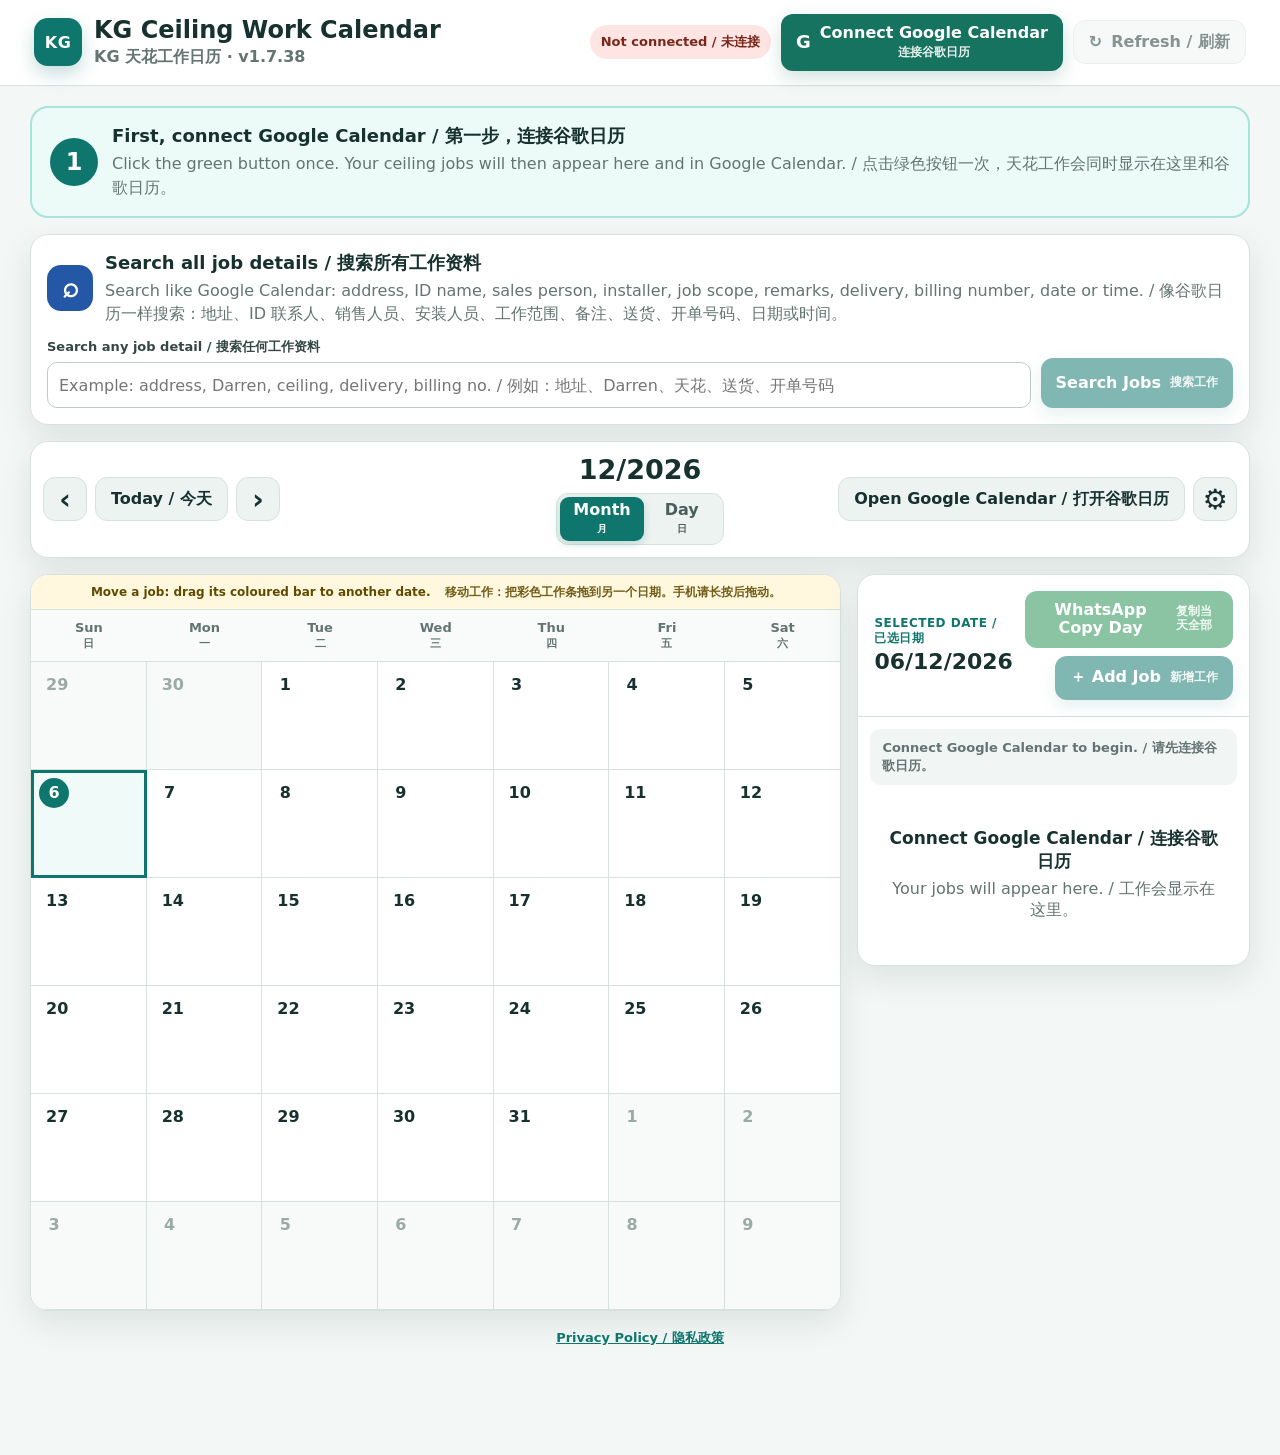
==== index.html @ cab63b44 "Add files via upload" ====
<!doctype html>
<html lang="en-GB">
<head>
  <meta charset="utf-8">
  <meta name="viewport" content="width=device-width, initial-scale=1, viewport-fit=cover">
  <meta name="theme-color" content="#0f766e">
  <meta name="description" content="Simple bilingual ceiling work planner synced with Google Calendar.">
  <title>KG Ceiling Work Calendar / KG 天花工作日历</title>
  <link rel="manifest" href="manifest.webmanifest">
  <link rel="icon" href="icons/icon-192.png">
  <link rel="apple-touch-icon" href="icons/icon-192.png">
  <link rel="stylesheet" href="styles.css?v=1.7.38">
</head>
<body>
  <noscript>
    <div class="noscript">JavaScript is required / 必须开启 JavaScript</div>
  </noscript>

  <header class="topbar">
    <div class="brand">
      <div class="brandMark" aria-hidden="true">KG</div>
      <div>
        <h1>KG Ceiling Work Calendar</h1>
        <p>KG 天花工作日历 · v1.7.38</p>
      </div>
    </div>

    <div class="topActions">
      <span id="connectionBadge" class="statusBadge statusOff">Not connected / 未连接</span>
      <button id="connectBtn" class="btn btnGoogle" type="button">
        <span class="btnIcon" aria-hidden="true">G</span>
        <span>Connect Google Calendar<br><small>连接谷歌日历</small></span>
      </button>
      <button id="refreshBtn" class="btn btnSecondary" type="button" disabled>
        ↻ <span>Refresh / 刷新</span>
      </button>
    </div>
  </header>

  <main class="appShell">
    <section id="welcomeCard" class="welcomeCard">
      <div class="welcomeIcon" aria-hidden="true">1</div>
      <div>
        <h2>First, connect Google Calendar / 第一步，连接谷歌日历</h2>
        <p>Click the green button once. Your ceiling jobs will then appear here and in Google Calendar. / 点击绿色按钮一次，天花工作会同时显示在这里和谷歌日历。</p>
      </div>
    </section>


    <section class="searchCard card" aria-label="Full job search / 全部工作搜索">
      <div class="searchIntro">
        <div class="searchIcon" aria-hidden="true">⌕</div>
        <div>
          <h2>Search all job details / 搜索所有工作资料</h2>
          <p>Search like Google Calendar: address, ID name, sales person, installer, job scope, remarks, delivery, billing number, date or time. / 像谷歌日历一样搜索：地址、ID 联系人、销售人员、安装人员、工作范围、备注、送货、开单号码、日期或时间。</p>
        </div>
      </div>
      <form id="addressSearchForm" class="addressSearchForm">
        <label class="field searchField">
          <span>Search any job detail / 搜索任何工作资料</span>
          <input id="addressSearchInput" type="search" autocomplete="off" placeholder="Example: address, Darren, ceiling, delivery, billing no. / 例如：地址、Darren、天花、送货、开单号码">
        </label>
        <button id="addressSearchBtn" class="btn btnPrimary" type="submit" disabled>
          Search Jobs<br><small>搜索工作</small>
        </button>
      </form>
    </section>

    <section class="toolbar card" aria-label="Calendar controls / 日历控制">
      <div class="toolbarGroup">
        <button id="prevMonthBtn" class="iconBtn" type="button" aria-label="Previous month / 上个月">‹</button>
        <button id="todayBtn" class="btn btnSecondary" type="button">Today / 今天</button>
        <button id="nextMonthBtn" class="iconBtn" type="button" aria-label="Next month / 下个月">›</button>
      </div>
      <div class="calendarHeading">
        <h2 id="monthTitle" class="monthTitle">Month / 月份</h2>
        <div class="viewSwitch" role="group" aria-label="Calendar view / 日历视图">
          <button id="monthViewBtn" class="viewSwitchBtn active" type="button" aria-pressed="true">Month<br><small>月</small></button>
          <button id="dayViewBtn" class="viewSwitchBtn" type="button" aria-pressed="false">Day<br><small>日</small></button>
        </div>
      </div>
      <div class="toolbarGroup toolbarRight">
        <button id="openGoogleBtn" class="btn btnSecondary" type="button">Open Google Calendar / 打开谷歌日历</button>
        <button id="settingsBtn" class="iconBtn" type="button" aria-label="Settings / 设置">⚙</button>
      </div>
    </section>

    <section class="mainGrid">
      <div class="calendarPanel card">
        <div id="monthViewPanel">
          <div class="dragHelp" role="note">
            <strong>Move a job: drag its coloured bar to another date.</strong>
            <span>移动工作：把彩色工作条拖到另一个日期。手机请长按后拖动。</span>
          </div>
          <div class="weekdayRow" aria-hidden="true">
            <div>Sun<br><small>日</small></div>
            <div>Mon<br><small>一</small></div>
            <div>Tue<br><small>二</small></div>
            <div>Wed<br><small>三</small></div>
            <div>Thu<br><small>四</small></div>
            <div>Fri<br><small>五</small></div>
            <div>Sat<br><small>六</small></div>
          </div>
          <div id="calendarGrid" class="calendarGrid" role="grid" aria-label="Work calendar / 工作日历"></div>
        </div>

        <div id="dayViewPanel" class="dayViewPanel" hidden aria-label="Day schedule / 当天时间表">
          <div class="dayViewGuide">
            <strong id="dayViewWeekday">Day / 日</strong>
            <span>Red jobs left. Right side: Orange → Green → Purple → other colours. Within each colour: Installer → Address. / 红色工作在左边；右边：橙色 → 绿色 → 紫色 → 其他颜色。同颜色按安装人员 → 地址。</span>
            <div class="dayViewTopActions">
              <button id="dayWhatsAppDayBtn" class="btn btnWhatsApp" type="button" disabled>
                WhatsApp Copy Day<br><small>复制当天全部</small>
              </button>
              <button id="dayAddJobBtn" class="btn btnPrimary" type="button" disabled>
                ＋ Add Job<br><small>新增工作</small>
              </button>
            </div>
          </div>
          <div class="allDayBand">
            <div class="allDayBandLabel">All day / 全天</div>
            <div id="dayAllDayEvents" class="allDayEvents"></div>
          </div>
          <div id="dayTimelineScroll" class="dayTimelineScroll">
            <div id="dayTimeline" class="dayTimeline" role="grid" aria-label="Work time schedule / 工作时间表"></div>
          </div>
        </div>
      </div>

      <aside class="dayPanel card">
        <div class="dayPanelHead">
          <div>
            <p class="eyebrow">Selected date / 已选日期</p>
            <h2 id="selectedDateTitle">Today / 今天</h2>
          </div>
          <div class="dayPanelActions">
            <button id="whatsAppDayBtn" class="btn btnWhatsApp" type="button" disabled>
              WhatsApp Copy Day<br><small>复制当天全部</small>
            </button>
            <button id="addJobBtn" class="btn btnPrimary" type="button" disabled>
              ＋ Add Job<br><small>新增工作</small>
            </button>
          </div>
        </div>

        <div id="syncMessage" class="syncMessage" role="status" aria-live="polite">
          Connect Google Calendar to begin. / 请先连接谷歌日历。
        </div>

        <div id="dayJobs" class="dayJobs"></div>
      </aside>
    </section>
    <footer style="text-align:center;padding:18px 8px;color:#637471;font-size:13px"><a href="privacy.html" style="color:#0f766e;font-weight:800">Privacy Policy / 隐私政策</a></footer>
  </main>

  <button id="floatingAddBtn" class="floatingAdd" type="button" disabled aria-label="Add job / 新增工作">＋</button>

  <div id="jobModal" class="modalBackdrop" hidden>
    <section class="modal" role="dialog" aria-modal="true" aria-labelledby="jobModalTitle">
      <header class="modalHead">
        <div>
          <p class="eyebrow">Ceiling job / 天花工作</p>
          <h2 id="jobModalTitle">Add Job / 新增工作</h2>
        </div>
        <button id="closeModalBtn" class="iconBtn" type="button" aria-label="Close / 关闭">×</button>
      </header>

      <form id="jobForm" class="modalForm">
        <div class="modalBody">
          <input id="eventId" type="hidden">
          <input id="continueGroupId" type="hidden">

          <div class="formSection importantSection">
            <label class="field fullField">
              <span>Work address or job name / 工作地址或工作名称 <b>*</b></span>
              <input id="addressInput" type="text" required autocomplete="street-address" placeholder="Example: address, Darren, ceiling, delivery, billing no. / 例如：地址、Darren、天花、送货、开单号码">
            </label>
          </div>

          <div class="formSection">
            <h3>1. Date and time / 日期和时间</h3>
            <div class="formGrid formGrid4">
              <label class="field">
                <span>Start date / 开始日期</span>
                <input id="dateInput" type="date" lang="en-GB" required>
              </label>
              <label class="field">
                <span>End date / 结束日期</span>
                <input id="endDateInput" type="date" lang="en-GB" required>
              </label>
              <label class="field timeField">
                <span>Start time / 开始时间</span>
                <input id="startTimeInput" type="time" value="08:00">
              </label>
              <label class="field timeField">
                <span>End time / 结束时间</span>
                <input id="endTimeInput" type="time" value="10:00">
              </label>
            </div>
            <p class="helpText dateHelp">For a job lasting several days, choose both dates. Changing the start date keeps the same number of days. / 多日工作请选择开始和结束日期。更改开始日期时会保留相同天数。</p>
            <div class="dateOptionsRow">
              <label class="checkLine">
                <input id="allDayInput" type="checkbox" checked>
                <span>All-day job / 全天工作</span>
              </label>
              <label class="checkLine continueCheck">
                <input id="continueJobInput" type="checkbox">
                <span>Continue job / 继续工作</span>
              </label>
            </div>
            <div id="continuePeriodsWrap" class="continuePeriodsWrap" hidden>
              <div class="continuePeriodsHead">
                <div>
                  <strong>Work again after a pause / 暂停后继续工作</strong>
                  <p class="helpText">Example: work 1–5 Jul, pause, continue again from 9 Jul. Each period appears separately in Google Calendar but stays marked as the same continuing job. / 例如：7月1日至5日工作，暂停几天，7月9日继续。每个时段会分开显示在谷歌日历，但会标记为同一个继续工作。</p>
                </div>
                <button id="addContinuePeriodBtn" class="btn btnSecondary btnSmall" type="button">+ Add work period / 添加继续日期</button>
              </div>
              <div id="continuePeriodsList" class="continuePeriodsList"></div>
            </div>
          </div>

          <div class="formSection">
            <h3>2. Main details / 主要资料</h3>
            <div class="formGrid">
              <label class="field">
                <span>ID Name / ID 联系人姓名</span>
                <input id="contactInput" type="text" autocomplete="name" placeholder="ID Name / ID 联系人姓名">
              </label>
              <label class="field">
                <span>Lock number / 门锁号码</span>
                <input id="lockInput" type="text" inputmode="numeric" placeholder="Example: 1234 / 例如：1234">
              </label>
              <label class="field">
                <span>ID firm / ID 公司</span>
                <input id="idFirmInput" type="text" placeholder="Example: ABC Design Pte Ltd / 例如：ABC Design Pte Ltd">
              </label>
              <label class="field">
                <span>Sales Person / 销售人员</span>
                <input id="idNameInput" type="text" autocomplete="name" placeholder="Sales Person / 销售人员">
              </label>
            </div>
          </div>

          <div class="formSection amendSection">
            <h3>3. Job Scope / 工作范围</h3>
            <label class="field fullField">
              <span>Installer name / 安装人员姓名</span>
              <input id="installerNameInput" type="text" autocomplete="name" placeholder="Installer name / 安装人员姓名">
            </label>
            <fieldset class="amendBox">
              <legend>Job Area / 工作区域</legend>
              <div class="amendChoices">
                <div class="amendChoiceRow">
                  <label class="checkLine"><input id="amendCeilingInput" type="checkbox"><span>Ceiling / 天花</span></label>
                  <textarea id="amendCeilingDetailInput" class="amendDetailInput" rows="3" placeholder="Manual detail / 手动填写详情"></textarea>
                </div>
                <div class="amendChoiceRow">
                  <label class="checkLine"><input id="amendPartitionInput" type="checkbox"><span>Partition / 隔墙</span></label>
                  <textarea id="amendPartitionDetailInput" class="amendDetailInput" rows="3" placeholder="Manual detail / 手动填写详情"></textarea>
                </div>
                <div class="amendChoiceRow">
                  <label class="checkLine"><input id="amendPelmetInput" type="checkbox"><span>Pelmet / Box Up / L Box / 窗帘盒 / 包箱 / L Box</span></label>
                  <textarea id="amendPelmetDetailInput" class="amendDetailInput" rows="3" placeholder="Manual detail / 手动填写详情"></textarea>
                </div>
                <div class="amendChoiceRow">
                  <label class="checkLine"><input id="amendTimberOtherInput" type="checkbox"><span>Add Timber Support / Other / 加木支撑 / 其他</span></label>
                  <textarea id="amendTimberOtherDetailInput" class="amendDetailInput" rows="3" placeholder="Manual detail / 手动填写详情"></textarea>
                </div>
              </div>
            </fieldset>
            <label class="field fullField">
              <span>Remark / 备注</span>
              <textarea id="amendRemarkInput" rows="4" placeholder="What needs to be amended? / 需要修改什么？"></textarea>
            </label>
          </div>

          <div class="formSection deliverySection">
            <h3>4. Deliver / 送货</h3>
            <p class="deliverySyncHint">Delivery and Clear Site are saved for this job only. Copies start blank. / 送货和清场只保存于此工作，复制工作时不会带过去。</p>
            <div id="sameAddressServiceHistory" class="sameAddressServiceHistory" hidden aria-live="polite"></div>
            <div id="deliveryRows" class="deliveryRows">
              <div class="deliveryRow" data-delivery-row>
                <div class="deliveryRowHead">
                  <strong data-delivery-title>Delivery 1 / 送货 1</strong>
                </div>

                <div class="deliveryStatusChecks deliveryStatusChecksFirst">
                  <label class="checkLine deliveryMaterialFormCheck">
                    <input id="deliveryMaterialInput" data-delivery-material type="checkbox">
                    <span>Material / 料单</span>
                  </label>
                  <label class="checkLine deliverySentFormCheck">
                    <input id="deliverySentInput" data-delivery-sent type="checkbox">
                    <span>Delivery Sent / 已送货</span>
                  </label>
                </div>

                <div class="deliveryActionGrid">
                  <label class="field">
                    <span>Date / 日期</span>
                    <input id="deliveryDateInput" data-delivery-date type="date" lang="en-GB">
                  </label>
                  <label class="field">
                    <span>Vehicle / 车辆</span>
                    <select id="deliveryVehicleInput" data-delivery-vehicle></select>
                    <input data-delivery-vehicle-other class="vehicleOtherInput" type="text" placeholder="Enter vehicle number / 输入车牌号码" hidden>
                  </label>
                </div>

                <div class="clearSiteBlock">
                  <label class="checkLine clearSiteFormCheck">
                    <input id="clearSiteInput" data-clear-site type="checkbox">
                    <span>Clear Site / 清场</span>
                  </label>
                  <div class="deliveryActionGrid">
                    <label class="field">
                      <span>Date / 日期</span>
                      <input id="clearSiteDateInput" data-clear-site-date type="date" lang="en-GB">
                    </label>
                    <label class="field">
                      <span>Vehicle / 车辆</span>
                      <select id="clearSiteVehicleInput" data-clear-site-vehicle></select>
                      <input data-clear-site-vehicle-other class="vehicleOtherInput" type="text" placeholder="Enter vehicle number / 输入车牌号码" hidden>
                    </label>
                  </div>
                </div>

                <input id="deliveryMaterialsInput" data-delivery-materials type="hidden">
                <input id="deliveryRemarkInput" data-delivery-remark type="hidden">
              </div>
            </div>
            <button id="addDeliveryBtn" class="btn btnSecondary btnSmall addDeliveryBtn" type="button">＋ Add another delivery / 增加送货</button>
          </div>

          <div class="formSection billingSection">
            <h3>5. Billing / 开单</h3>
            <label class="field fullField">
              <span>Billing number / 开单号码</span>
              <input id="billingNumberInput" type="text" placeholder="Fill in billing number / 自己填写开单号码">
            </label>
          </div>

          <div class="formSection">
            <h3>6. Google Calendar colour / 谷歌日历颜色</h3>
            <div id="colourPicker" class="colourPicker" role="radiogroup" aria-label="Choose job colour / 选择工作颜色"></div>
          </div>
        </div>

        <footer class="modalFoot">
          <button id="deleteJobBtn" class="btn btnDanger" type="button" hidden>Delete / 删除</button>
          <div class="modalFootRight">
            <button id="cancelBtn" class="btn btnSecondary" type="button">Cancel / 取消</button>
            <button id="saveJobBtn" class="btn btnPrimary btnSave" type="submit">
              Save to Google Calendar<br><small>保存到谷歌日历</small>
            </button>
          </div>
        </footer>
      </form>
    </section>
  </div>


  <div id="searchModal" class="modalBackdrop" hidden>
    <section class="modal historyModal" role="dialog" aria-modal="true" aria-labelledby="searchModalTitle">
      <header class="modalHead">
        <div>
          <p class="eyebrow">Site records / 工地记录</p>
          <h2 id="searchModalTitle">Job Search / 工作搜索</h2>
        </div>
        <button id="closeSearchBtn" class="iconBtn" type="button" aria-label="Close / 关闭">×</button>
      </header>
      <div class="modalBody historyBody">
        <form id="historySearchForm" class="historySearchBar">
          <label class="field searchField">
            <span>Search another address / 搜索其他地址</span>
            <input id="historySearchInput" type="search" autocomplete="off" placeholder="Type any job detail / 输入任何工作资料">
          </label>
          <button id="historySearchBtn" class="btn btnPrimary" type="submit">Search / 搜索</button>
        </form>
        <div id="historySearchStatus" class="historySearchStatus" role="status" aria-live="polite"></div>
        <div id="historySearchResults" class="historySearchResults"></div>
      </div>
      <footer class="modalFoot">
        <div></div>
        <button id="doneSearchBtn" class="btn btnPrimary" type="button">Done / 完成</button>
      </footer>
    </section>
  </div>


  <div id="copyDateModal" class="modalBackdrop copyDateBackdrop" hidden>
    <section class="modal smallModal copyDateModal" role="dialog" aria-modal="true" aria-labelledby="copyDateTitle">
      <header class="modalHead">
        <div>
          <p class="eyebrow">Copy searched job / 复制搜索工作</p>
          <h2 id="copyDateTitle">Choose Copy Date / 选择复制日期</h2>
        </div>
        <button id="closeCopyDateBtn" class="iconBtn" type="button" aria-label="Close / 关闭">×</button>
      </header>
      <div class="modalBody copyDateBody">
        <p class="helpText copyDateHelp">Choose the new start date. If the original work lasts more than one day, the same number of days will be kept automatically. / 选择新的开始日期。如果原工作超过一天，会自动保留相同工作天数。</p>
        <label class="field fullField">
          <span>Copy work to date / 复制工作到日期</span>
          <input id="copyDateInput" type="date" required>
        </label>
      </div>
      <footer class="modalFoot">
        <div></div>
        <div class="modalFootRight">
          <button id="cancelCopyDateBtn" class="btn btnSecondary" type="button">Cancel / 取消</button>
          <button id="confirmCopyDateBtn" class="btn btnPrimary" type="button">Continue Copy / 继续复制</button>
        </div>
      </footer>
    </section>
  </div>


  <div id="whatsAppPreviewModal" class="modalBackdrop" hidden>
    <section class="modal whatsappPreviewModal" role="dialog" aria-modal="true" aria-labelledby="whatsAppPreviewTitle">
      <header class="modalHead">
        <div>
          <p class="eyebrow">Copy message / 复制信息</p>
          <h2 id="whatsAppPreviewTitle">WhatsApp Preview / WhatsApp 预览</h2>
        </div>
        <button id="closeWhatsAppPreviewBtn" class="iconBtn" type="button" aria-label="Close / 关闭">×</button>
      </header>
      <div class="modalBody whatsappPreviewBody">
        <p class="helpText whatsappPreviewHelp">Edit anything below first. Then press Copy Text and paste it into WhatsApp yourself. / 先在下面修改内容，然后点击复制文字，再自己粘贴到 WhatsApp。</p>
        <label class="field fullField">
          <span>Message to copy / 要复制的信息</span>
          <textarea id="whatsAppPreviewText" class="whatsAppPreviewText" rows="18" spellcheck="false"></textarea>
        </label>
      </div>
      <footer class="modalFoot">
        <button id="clearWhatsAppPreviewBtn" class="btn btnSecondary" type="button">Clear / 清空</button>
        <div class="modalFootRight">
          <button id="cancelWhatsAppPreviewBtn" class="btn btnSecondary" type="button">Close / 关闭</button>
          <button id="copyWhatsAppPreviewBtn" class="btn btnWhatsApp" type="button">Copy Text / 复制文字</button>
        </div>
      </footer>
    </section>
  </div>

  <div id="settingsModal" class="modalBackdrop" hidden>
    <section class="modal smallModal" role="dialog" aria-modal="true" aria-labelledby="settingsTitle">
      <header class="modalHead">
        <div>
          <p class="eyebrow">Simple settings / 简单设置</p>
          <h2 id="settingsTitle">Settings / 设置</h2>
        </div>
        <button id="closeSettingsBtn" class="iconBtn" type="button" aria-label="Close / 关闭">×</button>
      </header>
      <div class="modalBody settingsBody">
        <div class="formSection">
          <h3>Calendar / 日历</h3>
          <p>This app uses the shared KG Work Google Calendar. / 此应用使用共享的 KG Work 谷歌日历。</p>
          <p class="monoText" id="calendarIdText">KG Work</p>
        </div>
        <div class="formSection">
          <h3>Automatic sync / 自动同步</h3>
          <p>The app refreshes every 60 seconds and whenever you return to the page. / 应用每 60 秒刷新一次，并在您回到页面时刷新。</p>
        </div>
        <div class="formSection">
          <h3>Reset app cache / 重置应用缓存</h3>
          <p>Use this only if an old version is still showing. / 只有旧版本仍显示时才使用。</p>
          <button id="resetCacheBtn" class="btn btnDanger" type="button">Reset Cache / 重置缓存</button>
        </div>
      </div>
      <footer class="modalFoot">
        <div></div>
        <button id="doneSettingsBtn" class="btn btnPrimary" type="button">Done / 完成</button>
      </footer>
    </section>
  </div>

  <div id="toast" class="toast" role="status" aria-live="polite" hidden></div>

  <script src="config.js?v=1.7.38"></script>
  <script src="https://accounts.google.com/gsi/client" async defer></script>
  <script src="app.js?v=1.7.38" defer></script>
</body>
</html>
---- styles.css ----
:root {
  --bg: #f3f7f6;
  --card: #ffffff;
  --text: #17312e;
  --muted: #637471;
  --border: #d7e2df;
  --primary: #0f766e;
  --primary-dark: #0b5d57;
  --primary-soft: #dff4f1;
  --danger: #b42318;
  --danger-soft: #fee4e2;
  --shadow: 0 12px 32px rgba(27, 57, 52, 0.10);
  --radius: 18px;
  --safe-bottom: env(safe-area-inset-bottom, 0px);
}

* { box-sizing: border-box; }
html { min-height: 100%; background: var(--bg); }
body {
  margin: 0;
  min-height: 100vh;
  font-family: Inter, ui-sans-serif, system-ui, -apple-system, BlinkMacSystemFont, "Segoe UI", "Microsoft YaHei", "PingFang SC", Arial, sans-serif;
  color: var(--text);
  background: var(--bg);
}
button, input, textarea { font: inherit; }
button { cursor: pointer; }
button:disabled { cursor: not-allowed; opacity: .52; }

.noscript { padding: 16px; text-align: center; background: #fff1f0; color: var(--danger); font-weight: 800; }

.topbar {
  position: sticky;
  top: 0;
  z-index: 30;
  display: flex;
  align-items: center;
  justify-content: space-between;
  gap: 18px;
  padding: 14px clamp(14px, 3vw, 34px);
  background: rgba(255, 255, 255, .96);
  border-bottom: 1px solid var(--border);
  backdrop-filter: blur(12px);
}
.brand { display: flex; align-items: center; gap: 12px; min-width: 0; }
.brandMark {
  display: grid;
  place-items: center;
  width: 48px;
  height: 48px;
  flex: 0 0 auto;
  border-radius: 14px;
  color: #fff;
  background: var(--primary);
  font-weight: 900;
  letter-spacing: .5px;
  box-shadow: 0 8px 18px rgba(15, 118, 110, .24);
}
.brand h1 { margin: 0; font-size: clamp(17px, 2vw, 24px); line-height: 1.1; }
.brand p { margin: 3px 0 0; color: var(--muted); font-weight: 700; }
.topActions { display: flex; align-items: center; justify-content: flex-end; gap: 10px; flex-wrap: wrap; }

.btn, .iconBtn {
  border: 0;
  border-radius: 12px;
  min-height: 44px;
  font-weight: 800;
  transition: transform .12s ease, box-shadow .12s ease, background .12s ease;
}
.btn:active, .iconBtn:active { transform: translateY(1px); }
.btn { display: inline-flex; align-items: center; justify-content: center; gap: 9px; padding: 10px 15px; line-height: 1.15; text-align: center; }
.btn small { font-size: 12px; font-weight: 700; opacity: .9; }
.btnPrimary { color: #fff; background: var(--primary); box-shadow: 0 7px 18px rgba(15, 118, 110, .20); }
.btnPrimary:hover { background: var(--primary-dark); }
.btnSecondary { color: var(--text); background: #edf3f1; border: 1px solid var(--border); }
.btnGoogle { color: #fff; background: #16735f; box-shadow: 0 7px 18px rgba(22, 115, 95, .20); }
.btnGoogle:hover { background: #105e4d; }
.btnDanger { color: var(--danger); background: var(--danger-soft); border: 1px solid #f4b9b4; }
.btnIcon { font-size: 18px; }
.iconBtn { display: grid; place-items: center; width: 44px; padding: 0; background: #edf3f1; color: var(--text); border: 1px solid var(--border); font-size: 28px; }

.statusBadge { display: inline-flex; align-items: center; min-height: 34px; padding: 7px 11px; border-radius: 999px; font-size: 13px; font-weight: 900; white-space: nowrap; }
.statusOff { color: #7a271a; background: #fee4e2; }
.statusOn { color: #05603a; background: #d1fadf; }
.statusBusy { color: #7a2e0e; background: #ffead5; }

.appShell { width: min(1500px, 100%); margin: 0 auto; padding: 20px clamp(12px, 3vw, 30px) 90px; }
.card { background: var(--card); border: 1px solid var(--border); border-radius: var(--radius); box-shadow: var(--shadow); }
.welcomeCard { display: flex; align-items: center; gap: 14px; margin-bottom: 16px; padding: 16px 18px; border: 2px solid #a7e4dc; border-radius: var(--radius); background: #ecfbf8; }
.welcomeCard[hidden] { display: none; }
.welcomeIcon { display: grid; place-items: center; width: 48px; height: 48px; flex: 0 0 auto; border-radius: 50%; background: var(--primary); color: #fff; font-size: 24px; font-weight: 900; }
.welcomeCard h2 { margin: 0 0 4px; font-size: 18px; }
.welcomeCard p { margin: 0; color: var(--muted); line-height: 1.5; }


.searchCard { margin-bottom: 16px; padding: 16px; }
.searchIntro { display: flex; align-items: center; gap: 12px; margin-bottom: 13px; }
.searchIntro h2 { margin: 0 0 4px; font-size: 18px; }
.searchIntro p { margin: 0; color: var(--muted); line-height: 1.45; }
.searchIcon { display: grid; place-items: center; width: 46px; height: 46px; flex: 0 0 auto; border-radius: 14px; color: #fff; background: #2458a6; font-size: 28px; font-weight: 900; }
.addressSearchForm, .historySearchBar { display: grid; grid-template-columns: minmax(0, 1fr) auto; align-items: end; gap: 10px; }
.searchField input { min-height: 50px; font-size: 16px; }
.addressSearchForm .btn { min-width: 170px; min-height: 50px; }

.toolbar { display: grid; grid-template-columns: 1fr auto 1fr; align-items: center; gap: 14px; margin-bottom: 16px; padding: 12px; }
.toolbarGroup { display: flex; align-items: center; gap: 8px; }
.toolbarRight { justify-content: flex-end; }
.calendarHeading { display: grid; justify-items: center; gap: 8px; min-width: 220px; }
.monthTitle { margin: 0; text-align: center; font-size: clamp(18px, 2.3vw, 27px); }
.viewSwitch { display: inline-flex; padding: 3px; border: 1px solid var(--border); border-radius: 12px; background: #edf3f1; }
.viewSwitchBtn { min-width: 76px; min-height: 42px; padding: 5px 13px; border: 0; border-radius: 9px; background: transparent; color: #4b5f5a; font-family: inherit; font-weight: 900; line-height: 1.05; cursor: pointer; }
.viewSwitchBtn small { font-size: 10px; }
.viewSwitchBtn.active { color: #fff; background: var(--primary); box-shadow: 0 3px 9px rgba(15,118,110,.22); }

.mainGrid { display: grid; grid-template-columns: minmax(0, 1.55fr) minmax(330px, .75fr); gap: 16px; align-items: start; }
.calendarPanel { overflow: hidden; }
.dragHelp { display: flex; align-items: center; justify-content: center; gap: 8px 14px; flex-wrap: wrap; padding: 9px 12px; border-bottom: 1px solid var(--border); background: #fff8df; color: #5f4a00; font-size: 12px; line-height: 1.35; }
.dragHelp strong { font-weight: 900; }
.dragHelp span { color: #715d17; font-weight: 750; }
.weekdayRow { display: grid; grid-template-columns: repeat(7, 1fr); border-bottom: 1px solid var(--border); background: #f8fbfa; }
.weekdayRow > div { padding: 10px 4px; text-align: center; color: var(--muted); font-weight: 900; font-size: 13px; }
.calendarGrid { display: grid; grid-template-columns: repeat(7, minmax(0, 1fr)); grid-auto-rows: minmax(108px, auto); }
.dayCell {
  position: relative;
  min-width: 0;
  padding: 8px;
  border-right: 1px solid var(--border);
  border-bottom: 1px solid var(--border);
  background: #fff;
  text-align: left;
  overflow: hidden;
  cursor: pointer;
  user-select: none;
}
.dayCell.dragOver { outline: 4px dashed #0f766e; outline-offset: -5px; background: #dcfaf5; }
.dayCell:nth-child(7n) { border-right: 0; }
.dayCell:hover { background: #f7fbfa; }
.dayCell.outsideMonth { background: #f8faf9; color: #9aaba7; }
.dayCell.selected { outline: 3px solid var(--primary); outline-offset: -3px; background: #f0fbf9; }
.dayCell.today .dayNumber { background: var(--primary); color: white; }
.dayNumber { display: inline-grid; place-items: center; min-width: 30px; height: 30px; padding: 0 7px; border-radius: 999px; font-weight: 900; }
.eventStack { display: grid; gap: 4px; margin-top: 5px; }
.eventChip { display: block; width: 100%; padding: 5px 7px; border: 0; border-radius: 7px; color: #1d2523; font-family: inherit; font-size: 12px; font-weight: 850; line-height: 1.25; text-align: left; overflow: hidden; white-space: nowrap; text-overflow: ellipsis; cursor: grab; touch-action: none; }
.eventChip:active { cursor: grabbing; }
.eventChip.dragging { opacity: .42; transform: scale(.98); }


.dayViewPanel[hidden] { display: none; }
.dayViewGuide { display: flex; align-items: center; justify-content: space-between; gap: 12px; flex-wrap: wrap; padding: 11px 14px; border-bottom: 1px solid var(--border); background: #f8fbfa; }
.dayViewGuide strong { font-size: 17px; }
.dayViewGuide span { color: var(--muted); font-size: 12px; font-weight: 750; }
.allDayBand { display: grid; grid-template-columns: 72px minmax(0, 1fr); min-height: 54px; border-bottom: 1px solid var(--border); background: #fff; }
.allDayBandLabel { display: grid; place-content: center; padding: 8px 6px; border-right: 1px solid var(--border); color: var(--muted); font-size: 12px; font-weight: 900; text-align: center; line-height: 1.1; }
.allDayBandLabel small { font-size: 10px; }
.allDayEvents { display: grid; gap: 4px; padding: 7px 8px; }
.allDayEmpty { align-self: center; padding: 6px 8px; color: #899994; font-size: 12px; font-weight: 750; }
.dayAllDayChip { width: 100%; min-height: 28px; padding: 4px 8px; border: 0; border-radius: 6px; font-family: inherit; font-size: 12px; font-weight: 850; text-align: left; overflow: hidden; white-space: nowrap; text-overflow: ellipsis; cursor: pointer; }
.dayAllDayChip:disabled, .dayTimedEvent:disabled { cursor: default; opacity: 1; }
.dayTimelineScroll { position: relative; height: min(66vh, 690px); min-height: 430px; overflow-y: auto; overflow-x: hidden; background: #fff; scrollbar-gutter: stable; }
.dayTimeline { position: relative; min-width: 0; background: #fff; }
.dayHourRow { position: absolute; left: 0; right: 0; border-top: 1px solid #dbe5e2; pointer-events: none; }
.dayHourLabel { position: absolute; top: -8px; left: 0; width: 65px; padding-right: 7px; color: #687b76; background: #fff; font-size: 10px; font-weight: 800; text-align: right; line-height: 16px; }
.dayTimelineCanvas { position: absolute; top: 0; left: 72px; right: 8px; }
.dayTimelineCanvas::before { content: ""; position: absolute; inset: 0 auto 0 0; border-left: 1px solid #dbe5e2; }
.dayTimedEvent { --lane: 0; --lanes: 1; position: absolute; z-index: 2; left: calc((100% / var(--lanes)) * var(--lane) + 2px); width: calc((100% / var(--lanes)) - 4px); min-height: 32px; padding: 5px 7px; border: 1px solid rgba(255,255,255,.85); border-radius: 7px; box-shadow: 0 2px 6px rgba(24,56,50,.14); font-family: inherit; text-align: left; overflow: hidden; cursor: pointer; }
.dayTimedEvent:hover { z-index: 4; filter: brightness(.98); box-shadow: 0 5px 12px rgba(24,56,50,.22); }
.dayTimedAddress { display: block; font-size: 12px; font-weight: 900; line-height: 1.25; overflow: hidden; white-space: nowrap; text-overflow: ellipsis; }
.dayTimedTime { display: block; margin-top: 2px; font-size: 10px; font-weight: 800; line-height: 1.15; opacity: .95; }
.dayNowLine { position: absolute; z-index: 5; left: 0; right: 0; height: 2px; background: #e53935; pointer-events: none; }
.dayNowDot { position: absolute; left: -5px; top: -4px; width: 10px; height: 10px; border-radius: 50%; background: #e53935; }
.touchDragGhost { position: fixed; z-index: 500; width: min(240px, 65vw); pointer-events: none; opacity: .94; box-shadow: 0 12px 28px rgba(0,0,0,.28); transform: rotate(1.5deg); }
body.touchDragging { user-select: none; overscroll-behavior: none; }
.moreEvents { color: var(--muted); font-size: 11px; font-weight: 850; padding-left: 4px; }

.dayPanel { position: sticky; top: 93px; max-height: calc(100vh - 113px); display: flex; flex-direction: column; overflow: hidden; }
.dayPanelHead { display: flex; align-items: center; justify-content: space-between; gap: 12px; padding: 16px; border-bottom: 1px solid var(--border); }
.dayPanelHead h2 { margin: 2px 0 0; font-size: 22px; }
.eyebrow { margin: 0; color: var(--primary); font-size: 12px; font-weight: 900; letter-spacing: .04em; text-transform: uppercase; }
.syncMessage { margin: 12px 12px 0; padding: 10px 12px; border-radius: 10px; background: #f1f5f4; color: var(--muted); font-size: 13px; font-weight: 750; }
.syncMessage.error { color: #7a271a; background: #fee4e2; }
.dayJobs { min-height: 180px; padding: 12px; overflow-y: auto; }
.emptyState { padding: 30px 16px; text-align: center; color: var(--muted); }
.emptyState strong { display: block; margin-bottom: 6px; color: var(--text); font-size: 17px; }
.jobCard { display: grid; grid-template-columns: 8px minmax(0, 1fr); gap: 10px; margin-bottom: 10px; padding: 12px; border: 1px solid var(--border); border-radius: 14px; background: #fff; box-shadow: 0 4px 12px rgba(27, 57, 52, .06); }
.jobColour { border-radius: 999px; }
.jobInfo { min-width: 0; }
.jobInfo h3 { margin: 0 0 7px; font-size: 16px; line-height: 1.35; overflow-wrap: break-word; word-break: normal; }
.jobMeta { display: grid; gap: 5px; color: var(--muted); font-size: 13px; line-height: 1.45; }
.jobMeta span { display: block; min-width: 0; overflow-wrap: break-word; word-break: normal; }
.jobScope { margin: 9px 0 0; color: #435450; font-size: 13px; line-height: 1.55; white-space: pre-wrap; overflow-wrap: break-word; word-break: normal; }
.jobActions { grid-column: 2; display: flex; align-items: flex-start; flex-wrap: wrap; justify-content: flex-start; gap: 6px; padding-top: 3px; }
.jobCardAddressOnly .jobInfo h3 { margin-bottom: 0; font-size: 17px; line-height: 1.4; }
.jobCardAddressOnly .jobActions { padding-top: 8px; }

.dayPanelActions { display: flex; align-items: center; justify-content: flex-end; flex-wrap: wrap; gap: 8px; }
.btnWhatsApp { color: #fff; background: #1f8f4e; border-color: #1f8f4e; }
.btnWhatsApp:hover { background: #197943; border-color: #197943; }
.miniWhatsAppBtn { color: #126c38; background: #edfff4; border-color: #a7dfbd; }
.miniBtn { display: inline-flex; align-items: center; justify-content: center; gap: 5px; min-width: 54px; min-height: 42px; padding: 5px 8px; border: 1px solid var(--border); border-radius: 10px; background: #f4f7f6; font-family: inherit; font-size: 13px; font-weight: 850; line-height: 1.05; }
.miniBtn small { font-size: 10px; font-weight: 750; }
.miniDeleteBtn { color: #b42318; background: #fff1f0; border-color: #f7b4ad; }
.jobCardDeliverySent { background: #e8f6ff; border-color: #9fd5ef; box-shadow: 0 4px 12px rgba(35, 126, 168, .10); }
.jobCardDeliverySent .jobInfo h3 { color: #163f52; }

.floatingAdd { position: fixed; right: 20px; bottom: calc(20px + var(--safe-bottom)); z-index: 20; display: none; width: 64px; height: 64px; border: 0; border-radius: 50%; color: #fff; background: var(--primary); box-shadow: 0 12px 28px rgba(15, 118, 110, .38); font-size: 34px; }

.modalBackdrop { position: fixed; inset: 0; z-index: 100; display: grid; place-items: center; padding: 12px; background: rgba(17, 39, 35, .58); }
.modalBackdrop[hidden] { display: none; }
.modal { display: flex; flex-direction: column; width: min(860px, 100%); height: min(94dvh, 930px); overflow: hidden; border-radius: 20px; background: #fff; box-shadow: 0 24px 70px rgba(0, 0, 0, .28); }
.smallModal { width: min(620px, 100%); height: auto; max-height: 90dvh; }
.modalHead { flex: 0 0 auto; display: flex; align-items: center; justify-content: space-between; gap: 12px; padding: 15px 17px; border-bottom: 1px solid var(--border); background: #fff; }
.modalHead h2 { margin: 2px 0 0; font-size: 23px; }
.modalForm { min-height: 0; display: flex; flex: 1 1 auto; flex-direction: column; }
.modalBody { flex: 1 1 auto; min-height: 0; overflow-y: auto; overscroll-behavior: contain; padding: 16px; background: #f8fbfa; }
.modalFoot { flex: 0 0 auto; display: flex; align-items: center; justify-content: space-between; gap: 12px; padding: 12px 16px calc(12px + var(--safe-bottom)); border-top: 1px solid var(--border); background: #fff; box-shadow: 0 -8px 22px rgba(27, 57, 52, .08); }
.modalFootRight { display: flex; justify-content: flex-end; gap: 9px; }
.btnSave { min-width: 230px; }

.formSection { margin-bottom: 26px; padding: 15px; border: 1px solid var(--border); border-radius: 14px; background: #fff; }
.importantSection { border: 2px solid #8fd8cf; background: #f3fffd; }
.formSection h3 { margin: 0 0 12px; font-size: 17px; }
.formSection summary { cursor: pointer; font-weight: 900; font-size: 17px; }
.optionalSection[open] summary { margin-bottom: 12px; }
.formGrid { display: grid; grid-template-columns: repeat(2, minmax(0, 1fr)); gap: 12px; }
.formGrid3 { grid-template-columns: 1.15fr 1fr 1fr; }
.formGrid4 { grid-template-columns: 1.15fr 1.15fr 1fr 1fr; }
.dateHelp { margin: 9px 0 0; }
.dateOptionsRow { display: flex; flex-wrap: wrap; gap: 18px; align-items: center; }
.continueCheck { color: var(--primary); }
.continuePeriodsWrap { margin-top: 12px; padding: 12px; border: 1px dashed #8dbfb7; border-radius: 12px; background: #f3fbf9; }
.continuePeriodsHead { display: flex; align-items: flex-start; justify-content: space-between; gap: 12px; }
.continuePeriodsHead strong { display: block; font-size: 14px; }
.continuePeriodsList { display: grid; gap: 9px; margin-top: 10px; }
.continuePeriodRow { display: grid; grid-template-columns: minmax(0, 1fr) minmax(0, 1fr) auto; gap: 9px; align-items: end; padding: 10px; border: 1px solid #d7e7e3; border-radius: 10px; background: #fff; }
.continueRemoveBtn { min-height: 46px; }
.btnSmall { min-height: 38px; padding: 7px 10px; font-size: 12px; }
.field { display: grid; gap: 6px; min-width: 0; }
.field > span { font-size: 13px; font-weight: 850; color: #344744; }
.field b { color: var(--danger); }
.fullField { grid-column: 1 / -1; }
input[type="text"], input[type="search"], input[type="date"], input[type="time"], input[type="tel"], select, textarea {
  width: 100%;
  min-height: 46px;
  padding: 10px 11px;
  border: 1px solid #bdccc8;
  border-radius: 10px;
  color: var(--text);
  background: #fff;
  outline: none;
}
textarea { resize: vertical; line-height: 1.45; }
input:focus, select:focus, textarea:focus { border-color: var(--primary); box-shadow: 0 0 0 3px rgba(15, 118, 110, .14); }
.checkLine { display: inline-flex; align-items: center; gap: 9px; margin-top: 11px; font-weight: 800; }
.checkLine input { width: 21px; height: 21px; accent-color: var(--primary); }
.peopleGrid { display: grid; grid-template-columns: 1fr 1fr; gap: 12px; }
.peopleBox { min-width: 0; margin: 0; padding: 10px; border: 1px solid var(--border); border-radius: 12px; }
.peopleBox legend { padding: 0 6px; font-weight: 900; }
.checkList { display: grid; gap: 6px; max-height: 190px; overflow-y: auto; }
.personChoice { display: flex; align-items: flex-start; gap: 9px; padding: 8px; border-radius: 9px; background: #f5f8f7; font-size: 13px; font-weight: 750; }
.personChoice input { width: 19px; height: 19px; flex: 0 0 auto; accent-color: var(--primary); }
.assignmentWarning { display: block; color: var(--danger); font-size: 11px; font-weight: 900; margin-top: 2px; }
.helpText { margin: 9px 0 0; color: var(--muted); font-size: 12px; line-height: 1.45; }

.trackingSection { border-color: #b8d5cf; background: #fbfffe; }
.trackingGrid { display: grid; grid-template-columns: repeat(3, minmax(0, 1fr)); gap: 12px; }

.amendBox { min-width: 0; margin: 12px 0; padding: 12px; border: 1px solid var(--border); border-radius: 12px; background: #f8fbfa; }
.amendBox legend { padding: 0 6px; font-weight: 900; }
.amendChoices { display: grid; grid-template-columns: 1fr; gap: 14px; }
.amendChoiceRow { display: grid; grid-template-columns: 1fr; gap: 10px; align-items: start; padding: 14px; border-radius: 12px; background: #fff; border: 1px solid var(--border); }
.amendChoices .checkLine { display: grid; grid-template-columns: 28px minmax(0, 1fr); gap: 12px; width: 100%; margin-top: 0; padding: 0; border: 0; background: transparent; align-items: start; line-height: 1.35; }
.amendChoices .checkLine input { appearance: auto; box-sizing: border-box; width: 24px !important; min-width: 24px !important; max-width: 24px !important; height: 24px !important; min-height: 24px !important; max-height: 24px !important; margin: 0 !important; padding: 0 !important; align-self: start; accent-color: var(--primary); }
.amendChoices .checkLine span { min-width: 0; font-size: 16px; line-height: 1.4; overflow-wrap: normal; word-break: normal; }
.amendDetailInput { width: 100%; min-height: 105px !important; padding: 12px 13px !important; font-size: 15px; line-height: 1.5; resize: vertical; }
.deliverySection .fullField { grid-column: 1 / -1; }
.billingSection .field { max-width: 620px; }
.trackingBox { min-width: 0; margin: 0; padding: 12px; border: 1px solid var(--border); border-radius: 12px; background: #f8fbfa; }
.trackingBox legend { padding: 0 6px; font-weight: 900; }
.trackingBox .field { margin-top: 10px; }
.trackingCheck { display: flex; }
.statusTags { display: flex; flex-wrap: wrap; gap: 5px; margin-top: 8px; }
.statusTag { display: inline-flex; align-items: center; min-height: 25px; padding: 4px 8px; border-radius: 999px; background: #edf3f1; color: #3c504c; font-size: 11px; font-weight: 900; }
.statusTag.good { color: #05603a; background: #d1fadf; }
.statusTag.warn { color: #7a2e0e; background: #ffead5; }
.statusTag.bad { color: #8f1d14; background: #fee4e2; }
.statusTag.info { color: #124e78; background: #e1f1fb; }

.historyModal { width: min(1050px, 100%); }
.historyBody { display: grid; align-content: start; gap: 12px; }
.historySearchStatus { min-height: 22px; color: var(--muted); font-size: 13px; font-weight: 800; }
.historySearchStatus.error { color: var(--danger); }
.historySearchResults { display: grid; gap: 14px; }
.historyGroup { overflow: hidden; border: 1px solid var(--border); border-radius: 16px; background: #fff; }
.historyGroupHead { display: flex; align-items: flex-start; justify-content: space-between; gap: 12px; padding: 14px 15px; background: #eff9f7; border-bottom: 1px solid var(--border); }
.historyGroupHead h3 { margin: 0 0 4px; font-size: 18px; overflow-wrap: anywhere; }
.historyGroupHead p { margin: 0; color: var(--muted); font-size: 13px; font-weight: 750; }
.historySummaryGrid { display: grid; grid-template-columns: repeat(2, minmax(0, 1fr)); gap: 10px; padding: 13px; border-bottom: 1px solid var(--border); background: #fbfdfc; }
.historySummaryItem { min-width: 0; padding: 10px; border: 1px solid #e1e9e7; border-radius: 11px; background: #fff; }
.historySummaryItem strong { display: block; margin-bottom: 5px; font-size: 12px; color: var(--primary); }
.historySummaryItem span { display: block; color: #40534f; font-size: 13px; line-height: 1.45; overflow-wrap: anywhere; white-space: pre-wrap; }
.historyEventList { display: grid; }
.historyEventRow { display: grid; grid-template-columns: minmax(150px, .45fr) minmax(0, 1.55fr) auto; gap: 12px; align-items: center; padding: 12px 14px; border-bottom: 1px solid #e8eeec; }
.historyEventRow:last-child { border-bottom: 0; }
.historyEventDate { font-weight: 900; }
.historyEventDate small { display: block; margin-top: 3px; color: var(--muted); font-weight: 750; }
.historyEventDetails { min-width: 0; }
.historyEventDetails p { margin: 3px 0 0; color: var(--muted); font-size: 12px; line-height: 1.5; overflow-wrap: anywhere; white-space: pre-wrap; }
.historyEventActions { display: flex; flex-direction: column; gap: 8px; min-width: 110px; }
.historyEditBtn, .historyCopyBtn { width: 100%; min-width: 100px; }
.copyDateBackdrop { z-index: 130; }
.copyDateModal { width: min(520px, 100%); height: auto; max-height: 92dvh; }
.copyDateBody { display: grid; gap: 14px; }
.copyDateHelp { margin: 0; padding: 11px 12px; border-radius: 12px; background: #eef8f5; color: #315a53; font-weight: 700; line-height: 1.5; }
.historyEmpty { padding: 30px 18px; border: 1px dashed #b9c9c5; border-radius: 14px; background: #fff; text-align: center; color: var(--muted); }
.colourPicker { display: grid; grid-template-columns: repeat(5, minmax(0, 1fr)); gap: 9px; }
.colourChoice { position: relative; display: grid; place-items: center; gap: 5px; min-height: 70px; padding: 8px; border: 2px solid transparent; border-radius: 12px; background: #f5f8f7; font-size: 11px; font-weight: 900; text-align: center; }
.colourChoice input { position: absolute; opacity: 0; pointer-events: none; }
.colourChoice.selected { border-color: var(--text); box-shadow: 0 0 0 2px #fff inset; }
.colourDot { width: 32px; height: 32px; border-radius: 50%; border: 2px solid rgba(0,0,0,.12); }
.settingsBody { background: #f8fbfa; }
.monoText { padding: 9px 11px; border-radius: 9px; background: #edf3f1; font-family: ui-monospace, SFMono-Regular, Menlo, monospace; }

.toast { position: fixed; left: 50%; bottom: calc(24px + var(--safe-bottom)); z-index: 200; transform: translateX(-50%); max-width: min(520px, calc(100% - 24px)); padding: 12px 16px; border-radius: 999px; color: #fff; background: #17312e; box-shadow: var(--shadow); font-weight: 800; text-align: center; }
.toast.error { background: #8f1d14; }

@media (max-width: 980px) {
  .topbar { align-items: flex-start; }
  .statusBadge { display: none; }
  .toolbar { grid-template-columns: 1fr auto; }
  .calendarHeading { grid-column: 1 / -1; grid-row: 1; }
  .toolbarGroup { grid-row: 2; }
  .toolbarRight { grid-column: 2; }
  .mainGrid { grid-template-columns: 1fr; }
  .trackingGrid { grid-template-columns: 1fr 1fr; }
  .dayPanel { position: static; max-height: none; }
  .dayJobs { max-height: none; overflow: visible; }
}

@media (max-width: 700px) {
  .topbar { position: static; display: grid; padding: 11px 12px; }
  .brandMark { width: 42px; height: 42px; border-radius: 12px; }
  .brand h1 { font-size: 17px; }
  .brand p { font-size: 13px; }
  .topActions { display: grid; grid-template-columns: 1fr auto; width: 100%; }
  .btnGoogle { width: 100%; }
  .topActions .btnSecondary { padding-inline: 12px; }
  .topActions .btnSecondary span { display: none; }
  .appShell { padding: 12px 8px 94px; }
  .welcomeCard { align-items: flex-start; padding: 13px; }
  .welcomeIcon { width: 38px; height: 38px; font-size: 19px; }
  .welcomeCard h2 { font-size: 15px; }
  .welcomeCard p { font-size: 13px; }
  .searchCard { padding: 12px; }
  .searchIntro { align-items: flex-start; }
  .searchIntro h2 { font-size: 15px; }
  .searchIntro p { font-size: 13px; }
  .addressSearchForm, .historySearchBar { grid-template-columns: 1fr; }
  .addressSearchForm .btn, .historySearchBar .btn { width: 100%; }
  .toolbar { gap: 8px; padding: 9px; }
  .toolbarRight .btnSecondary { display: none; }
  .calendarHeading { width: 100%; min-width: 0; }
  .viewSwitch { width: 100%; max-width: 280px; }
  .viewSwitchBtn { flex: 1; min-width: 0; }
  .calendarPanel { border-radius: 14px; box-shadow: 0 5px 18px rgba(27,57,52,.08); }
  .dayViewGuide { align-items: flex-start; padding: 9px 10px; }
  .allDayBand { grid-template-columns: 58px minmax(0, 1fr); }
  .allDayBandLabel { font-size: 10px; }
  .dayTimelineScroll { height: 62vh; min-height: 400px; }
  .dayHourLabel { width: 51px; font-size: 9px; }
  .dayTimelineCanvas { left: 57px; right: 4px; }
  .dayTimedEvent { padding: 4px 5px; }
  .dayTimedAddress { font-size: 10px; }
  .dayTimedTime { font-size: 9px; }
  .dragHelp { justify-content: flex-start; padding: 7px 8px; font-size: 10px; }
  .weekdayRow > div { padding: 7px 2px; font-size: 10px; }
  .calendarGrid { grid-auto-rows: minmax(70px, auto); }
  .dayCell { padding: 4px; }
  .dayNumber { min-width: 25px; height: 25px; padding: 0 5px; font-size: 12px; }
  .eventChip { padding: 3px 4px; font-size: 9px; border-radius: 5px; }
  .moreEvents { font-size: 9px; }
  .dayPanelHead { align-items: flex-start; padding: 13px; }
  .dayPanelActions { width: 100%; justify-content: flex-end; }
  .dayPanelActions .btnWhatsApp { flex: 1; min-width: 140px; }
  .dayPanelHead .btnPrimary { display: none; }
  .floatingAdd { display: block; }
  .jobCard { grid-template-columns: 7px 1fr; }
  .jobActions { grid-column: 2; justify-content: flex-end; }
  .modalBackdrop { padding: 0; align-items: end; }
  .modal { width: 100%; height: 100dvh; max-height: 100dvh; border-radius: 0; }
  .smallModal { height: auto; max-height: 92dvh; border-radius: 20px 20px 0 0; }
  .modalHead { padding: 11px 12px; }
  .modalHead h2 { font-size: 19px; }
  .modalBody { padding: 10px; }
  .formSection { padding: 12px; }
  .formGrid, .formGrid3, .formGrid4, .peopleGrid { grid-template-columns: 1fr; }
  .continuePeriodsHead { display: grid; grid-template-columns: 1fr; }
  .continuePeriodsHead .btn { width: 100%; }
  .continuePeriodRow { grid-template-columns: 1fr; }
  .continueRemoveBtn { width: 100%; }
  .trackingGrid, .historySummaryGrid { grid-template-columns: 1fr; }
  .historyEventRow { grid-template-columns: 1fr; }
  .historyEventActions { width: 100%; flex-direction: row; }
  .historyEditBtn, .historyCopyBtn { flex: 1; width: auto; }

  .amendChoices { grid-template-columns: 1fr; }
  .amendChoiceRow { grid-template-columns: 1fr; }
  .colourPicker { grid-template-columns: repeat(2, minmax(0, 1fr)); }
  .modalFoot { align-items: stretch; padding: 9px 10px calc(9px + var(--safe-bottom)); }
  .modalFootRight { flex: 1; }
  .modalFootRight .btn { flex: 1; padding-inline: 10px; }
  .btnSave { min-width: 0; }
}

/* v1.6.5 editable WhatsApp copy preview */
.whatsappPreviewModal { width: min(760px, 100%); height: min(90dvh, 820px); }
.whatsappPreviewBody { display: flex; flex-direction: column; gap: 12px; }
.whatsappPreviewHelp { margin: 0; padding: 10px 12px; border-radius: 12px; background: #eef8f5; color: #315a53; font-weight: 700; line-height: 1.5; }
.whatsAppPreviewText { min-height: 430px; resize: vertical; white-space: pre-wrap; line-height: 1.55; font-family: inherit; font-size: 15px; }
@media (max-width: 720px) {
  .whatsappPreviewModal { height: 100dvh; max-height: 100dvh; }
  .whatsAppPreviewText { min-height: 55dvh; font-size: 16px; }
}

.deliverySentFormCheck { margin-top: 12px; padding: 12px 14px; border: 1px solid #cbdedb; border-radius: 12px; background: #f7fbfa; }
.deliverySentFormCheck input { width: 24px; height: 24px; flex: 0 0 24px; }
.deliverySentFormCheck span { font-weight: 800; }

/* v1.7.9 compact work-only Day view */
.dayViewGuide { padding: 12px 14px; }
.dayViewGuide strong { font-size: 19px; }
.allDayBand { display: block; min-height: 0; border-bottom: 1px solid var(--border); background: #fff; }
.allDayBandLabel { display: block; padding: 9px 12px; border-right: 0; border-bottom: 1px solid var(--border); color: #36524b; background: #f7faf9; font-size: 15px; text-align: left; }
.allDayBandLabel br { display: none; }
.allDayBandLabel small { margin-left: 5px; font-size: 12px; }
.allDayEvents { display: grid; gap: 7px; padding: 8px; }
.dayTimelineScroll { height: auto; min-height: 0; max-height: min(66vh, 720px); overflow-y: auto; overflow-x: hidden; background: #fff; }
.dayTimeline { position: static; min-width: 0; height: auto !important; padding: 8px; background: #fff; }
.dayTimeGroup { display: grid; gap: 7px; margin-bottom: 12px; }
.dayTimeGroup:last-child { margin-bottom: 0; }
.dayTimeGroupLabel { padding: 8px 10px; border-radius: 9px; background: #eef5f3; color: #173f38; font-size: 20px; font-weight: 950; line-height: 1.15; }
.dayCompactJobRow { display: grid; grid-template-columns: minmax(175px, 220px) minmax(0, 1fr); gap: 8px; align-items: stretch; }
.dayCompactMeta { display: grid; align-content: center; gap: 5px; min-width: 0; padding: 8px 9px; border: 1px solid #d7e3e0; border-radius: 9px; background: #f9fbfa; }
.dayCompactIdName { display: grid; gap: 1px; min-width: 0; }
.dayCompactIdName small { color: #6b7e79; font-size: 10px; font-weight: 800; }
.dayCompactIdName strong { color: #183d36; font-size: 13px; line-height: 1.2; overflow-wrap: anywhere; }
.dayInstallerField { display: grid; gap: 3px; }
.dayInstallerField span { color: #6b7e79; font-size: 10px; font-weight: 850; }
.dayInstallerInput { width: 100%; min-width: 0; min-height: 34px; padding: 6px 8px; border: 1px solid #c9d8d4; border-radius: 7px; background: #fff; color: #17332e; font: inherit; font-size: 12px; font-weight: 750; }
.dayInstallerInput:focus { outline: 3px solid rgba(15,118,110,.14); border-color: #0f766e; }
.dayInstallerInput.saving { opacity: .6; }
.dayCompactMain { display: grid; gap: 5px; min-width: 0; }
.dayCompactAddress { display: flex; align-items: center; width: 100%; min-height: 46px; padding: 9px 11px; border: 1px solid rgba(255,255,255,.8); border-radius: 9px; box-shadow: 0 2px 6px rgba(24,56,50,.13); font-family: inherit; font-size: 14px; font-weight: 900; line-height: 1.25; text-align: left; white-space: nowrap; overflow-x: auto; overflow-y: hidden; cursor: pointer; }
.dayCompactAddress:hover { filter: brightness(.98); box-shadow: 0 4px 10px rgba(24,56,50,.18); }
.dayCompactAddress:disabled { cursor: default; opacity: 1; }
.dayCompactDelivery { display: flex; flex-wrap: wrap; gap: 5px; min-height: 0; }
.dayDeliveryTag { display: inline-flex; align-items: center; gap: 4px; padding: 4px 7px; border-radius: 999px; background: #eaf5ff; color: #20536a; font-size: 11px; font-weight: 850; }
.dayDeliveryTag.sent { background: #dff5ea; color: #17613b; }
.dayNoTimedJobs { padding: 22px 12px; color: #81918d; font-size: 13px; font-weight: 750; text-align: center; }

/* v1.7.9 multiple delivery rows */
.deliverySyncHint { margin: -2px 0 10px; padding: 8px 10px; border-radius: 8px; background: #eef8ff; color: #315b70; font-size: 12px; font-weight: 750; line-height: 1.35; }
.deliveryRows { display: grid; gap: 10px; }
.deliveryRow { padding: 10px; border: 1px solid #d7e3e0; border-radius: 10px; background: #fbfdfc; }
.deliveryRowHead { display: flex; justify-content: space-between; align-items: center; gap: 8px; margin-bottom: 8px; }
.deliveryRowHead strong { font-size: 14px; }
.deliveryRemoveBtn { padding: 5px 8px; border: 1px solid #ffc7c2; border-radius: 7px; background: #fff5f4; color: #b42318; font: inherit; font-size: 11px; font-weight: 850; cursor: pointer; }
.addDeliveryBtn { margin-top: 10px; }

@media (max-width: 760px) {
  .dayTimeGroupLabel { font-size: 18px; }
  .dayCompactJobRow { grid-template-columns: 132px minmax(0, 1fr); gap: 6px; }
  .dayCompactMeta { padding: 7px; }
  .dayCompactIdName strong { font-size: 11px; }
  .dayInstallerInput { font-size: 11px; min-height: 32px; }
  .dayCompactAddress { min-height: 42px; padding: 8px; font-size: 11px; }
  .dayDeliveryTag { font-size: 10px; }
}
.jobDeliveryDates { margin: -1px 0 7px; color: #3f6d7f; font-size: 11px; font-weight: 800; line-height: 1.3; }
.jobCardDeliverySent .jobDeliveryDates { color: #1f637d; }

/* v1.7.11 tablet + desktop Day View: fit the whole working day on one screen */
@media (min-width: 768px) {
  body.dayFitMode {
    height: 100vh;
    overflow: hidden;
  }

  body.dayFitMode .topbar {
    position: relative;
    min-height: 54px;
    padding: 6px 12px;
    gap: 10px;
  }
  body.dayFitMode .brandMark {
    width: 38px;
    height: 38px;
    border-radius: 10px;
    font-size: 14px;
  }
  body.dayFitMode .brand h1 { font-size: 17px; }
  body.dayFitMode .brand p { margin-top: 1px; font-size: 11px; }
  body.dayFitMode .topActions { gap: 6px; }
  body.dayFitMode .topActions .btn,
  body.dayFitMode .topActions .iconBtn {
    min-height: 34px;
    padding-top: 5px;
    padding-bottom: 5px;
  }
  body.dayFitMode .statusBadge { min-height: 28px; padding: 4px 8px; font-size: 11px; }

  body.dayFitMode .appShell {
    height: calc(100vh - 55px);
    min-height: 0;
    padding: 6px 8px 8px;
    display: grid;
    grid-template-rows: auto minmax(0, 1fr);
    gap: 6px;
    overflow: hidden;
  }
  body.dayFitMode .welcomeCard,
  body.dayFitMode .searchCard,
  body.dayFitMode .appShell > footer {
    display: none !important;
  }

  body.dayFitMode .toolbar {
    margin: 0;
    min-height: 46px;
    padding: 4px 7px;
    gap: 6px;
  }
  body.dayFitMode .toolbarGroup { gap: 5px; }
  body.dayFitMode .toolbar .btn,
  body.dayFitMode .toolbar .iconBtn,
  body.dayFitMode .viewSwitchBtn {
    min-height: 34px;
  }
  body.dayFitMode .toolbar .btn { padding: 5px 10px; font-size: 12px; }
  body.dayFitMode .toolbar .iconBtn { width: 36px; font-size: 22px; }
  body.dayFitMode .calendarHeading { gap: 3px; min-width: 160px; }
  body.dayFitMode .monthTitle { font-size: 19px; }
  body.dayFitMode .viewSwitch { padding: 2px; }
  body.dayFitMode .viewSwitchBtn { min-width: 58px; padding: 3px 9px; font-size: 12px; }

  body.dayFitMode .mainGrid {
    min-height: 0;
    height: 100%;
    grid-template-columns: minmax(0, 1.62fr) minmax(270px, .68fr);
    gap: 7px;
    align-items: stretch;
  }
  body.dayFitMode .calendarPanel,
  body.dayFitMode .dayPanel {
    min-height: 0;
    height: 100%;
    overflow: hidden;
    border-radius: 12px;
  }
  body.dayFitMode .dayViewPanel {
    height: 100%;
    display: flex;
    flex-direction: column;
    min-height: 0;
  }
  body.dayFitMode .dayViewPanel[hidden] { display: none; }
  body.dayFitMode .dayViewGuide {
    flex: 0 0 auto;
    padding: 5px 8px;
    gap: 6px;
    min-height: 30px;
  }
  body.dayFitMode .dayViewGuide strong { font-size: 15px; }
  body.dayFitMode .dayViewGuide span { font-size: 10px; }

  body.dayFitMode .allDayBand { flex: 0 0 auto; }
  body.dayFitMode .allDayBandLabel { padding: 4px 8px; font-size: 12px; }
  body.dayFitMode .allDayBandLabel small { font-size: 10px; }
  body.dayFitMode .allDayEvents {
    grid-template-columns: repeat(2, minmax(0, 1fr));
    gap: 3px 6px;
    padding: 4px 6px;
  }

  body.dayFitMode .dayTimelineScroll {
    flex: 1 1 auto;
    min-height: 0;
    max-height: none;
    height: auto;
    overflow: hidden;
  }
  body.dayFitMode .dayTimeline {
    height: 100% !important;
    padding: 4px 6px;
    overflow: hidden;
  }
  body.dayFitMode .dayTimeGroup { gap: 3px; margin-bottom: 5px; }
  body.dayFitMode .dayTimeGroupLabel {
    padding: 3px 7px;
    border-radius: 6px;
    font-size: 14px;
    line-height: 1.05;
  }
  body.dayFitMode .dayCompactJobRow {
    grid-template-columns: minmax(145px, 185px) minmax(0, 1fr);
    gap: 4px;
  }
  body.dayFitMode .dayCompactMeta {
    gap: 2px;
    padding: 3px 5px;
    border-radius: 6px;
  }
  body.dayFitMode .dayCompactIdName small,
  body.dayFitMode .dayInstallerField span { font-size: 8px; }
  body.dayFitMode .dayCompactIdName strong { font-size: 10px; line-height: 1.05; }
  body.dayFitMode .dayInstallerField { gap: 1px; }
  body.dayFitMode .dayInstallerInput {
    min-height: 24px;
    padding: 2px 5px;
    border-radius: 5px;
    font-size: 10px;
  }
  body.dayFitMode .dayCompactMain { gap: 2px; }
  body.dayFitMode .dayCompactAddress {
    min-height: 30px;
    padding: 4px 7px;
    border-radius: 6px;
    font-size: 11px;
    line-height: 1.05;
    overflow-x: hidden;
    text-overflow: ellipsis;
  }
  body.dayFitMode .dayCompactDelivery { gap: 2px; }
  body.dayFitMode .dayDeliveryTag {
    padding: 2px 5px;
    font-size: 8px;
    line-height: 1.05;
  }

  body.dayFitMode .dayPanel {
    position: static;
    max-height: none;
    display: flex;
    flex-direction: column;
  }
  body.dayFitMode .dayPanelHead {
    flex: 0 0 auto;
    padding: 6px 7px;
    gap: 5px;
  }
  body.dayFitMode .dayPanelHead h2 { font-size: 16px; }
  body.dayFitMode .eyebrow { font-size: 9px; }
  body.dayFitMode .dayPanelActions { gap: 4px; }
  body.dayFitMode .dayPanelActions .btn {
    min-height: 32px;
    padding: 4px 7px;
    font-size: 10px;
  }
  body.dayFitMode .dayPanelActions .btn small { font-size: 8px; }
  body.dayFitMode .syncMessage {
    flex: 0 0 auto;
    margin: 4px 5px 0;
    padding: 4px 6px;
    border-radius: 6px;
    font-size: 9px;
  }
  body.dayFitMode .dayJobs {
    flex: 1 1 auto;
    min-height: 0;
    padding: 5px;
    overflow: hidden;
    display: grid;
    grid-template-columns: 1fr;
    grid-auto-rows: min-content;
    align-content: start;
    gap: 4px;
  }
  body.dayFitMode .jobCard {
    grid-template-columns: 5px minmax(0, 1fr);
    gap: 5px;
    margin: 0;
    padding: 5px;
    border-radius: 8px;
    box-shadow: none;
  }
  body.dayFitMode .jobCardAddressOnly .jobInfo h3 {
    margin: 0;
    font-size: 11px;
    line-height: 1.12;
  }
  body.dayFitMode .jobDeliveryDates {
    margin: 1px 0 0;
    font-size: 8px;
    line-height: 1.1;
  }
  body.dayFitMode .jobActions {
    grid-column: 2;
    gap: 2px;
    padding-top: 2px;
    flex-wrap: nowrap;
  }
  body.dayFitMode .miniBtn {
    min-width: 0;
    min-height: 25px;
    padding: 2px 4px;
    border-radius: 6px;
    gap: 2px;
    font-size: 9px;
    line-height: 1;
  }
  body.dayFitMode .miniBtn small { display: none; }

  body.dayFitDense .dayViewGuide span { display: none; }
  body.dayFitDense .allDayEvents { gap: 2px 4px; padding: 3px 5px; }
  body.dayFitDense .dayTimeGroup { gap: 2px; margin-bottom: 3px; }
  body.dayFitDense .dayTimeGroupLabel { padding: 2px 6px; font-size: 12px; }
  body.dayFitDense .dayCompactJobRow { grid-template-columns: 132px minmax(0, 1fr); gap: 3px; }
  body.dayFitDense .dayCompactMeta { padding: 2px 4px; }
  body.dayFitDense .dayCompactIdName strong { font-size: 9px; }
  body.dayFitDense .dayInstallerInput { min-height: 21px; font-size: 9px; }
  body.dayFitDense .dayCompactAddress { min-height: 26px; padding: 3px 6px; font-size: 10px; }
  body.dayFitDense .dayDeliveryTag { padding: 1px 4px; font-size: 7px; }
  body.dayFitDense .jobCard { padding: 4px; gap: 4px; }
  body.dayFitDense .jobCardAddressOnly .jobInfo h3 { font-size: 10px; }
  body.dayFitDense .miniBtn { min-height: 22px; font-size: 8px; padding: 1px 3px; }

  body.dayFitUltra .brand p,
  body.dayFitUltra .syncMessage,
  body.dayFitUltra .dayCompactIdName small,
  body.dayFitUltra .dayInstallerField span,
  body.dayFitUltra .jobDeliveryDates { display: none; }
  body.dayFitUltra .topbar { min-height: 46px; padding-top: 3px; padding-bottom: 3px; }
  body.dayFitUltra .appShell { height: calc(100vh - 47px); }
  body.dayFitUltra .allDayEvents { grid-template-columns: repeat(3, minmax(0, 1fr)); }
  body.dayFitUltra .dayCompactJobRow { grid-template-columns: 112px minmax(0, 1fr); }
  body.dayFitUltra .dayCompactMeta { gap: 1px; padding: 2px 3px; }
  body.dayFitUltra .dayCompactIdName strong { font-size: 8px; }
  body.dayFitUltra .dayInstallerInput { min-height: 18px; padding: 1px 3px; font-size: 8px; }
  body.dayFitUltra .dayCompactAddress { min-height: 22px; padding: 2px 5px; font-size: 9px; }
  body.dayFitUltra .dayDeliveryTag { font-size: 6.5px; }
  body.dayFitUltra .dayPanelHead { padding: 4px 5px; }
  body.dayFitUltra .jobCard { padding: 3px; }
  body.dayFitUltra .jobCardAddressOnly .jobInfo h3 { font-size: 9px; }
  body.dayFitUltra .jobActions { padding-top: 1px; }
  body.dayFitUltra .miniBtn { min-height: 19px; font-size: 7px; }
}

@media (min-width: 1150px) {
  body.dayFitMode .dayJobs {
    grid-template-columns: repeat(2, minmax(0, 1fr));
  }
}

/* Keep phone behaviour scroll-friendly and readable. */
@media (max-width: 767px) {
  body.dayFitMode { height: auto; overflow: visible; }
}

/* v1.7.12 Day view readability: no selected-date block, ID beside address, no cut text, all-day rows */
body.dayFitMode .dayPanelHead > div:first-child {
  display: none !important;
}
body.dayFitMode .dayPanelHead {
  justify-content: flex-end;
}

/* All-day work uses the same full-width row pattern as timed work. */
.allDayBand {
  display: grid;
  gap: 7px;
  padding: 8px;
  border-bottom: 1px solid var(--border);
  background: #fff;
}
.allDayBandLabel {
  display: block;
  padding: 8px 10px;
  border: 0;
  border-radius: 9px;
  background: #eef5f3;
  color: #173f38;
  font-size: 20px;
  font-weight: 950;
  line-height: 1.15;
  text-align: left;
}
.allDayEvents {
  display: grid;
  grid-template-columns: minmax(0, 1fr) !important;
  gap: 7px;
  padding: 0;
}

.dayCompactInstallerMeta {
  align-content: center;
}
.dayCompactAddressLine {
  display: grid;
  grid-template-columns: minmax(0, 1fr) auto minmax(175px, 235px);
  gap: 7px;
  min-width: 0;
  align-items: stretch;
}
.dayCompactWhatsAppBtn {
  align-self: stretch;
  min-width: 116px;
  padding: 5px 9px;
  border: 1px solid #b8ddd0;
  border-radius: 9px;
  background: #effaf5;
  color: #087443;
  font: inherit;
  font-weight: 900;
  line-height: 1.05;
  cursor: pointer;
  white-space: nowrap;
}
.dayCompactWhatsAppBtn strong,
.dayCompactWhatsAppBtn small {
  display: block;
}
.dayCompactWhatsAppBtn strong { font-size: 11px; }
.dayCompactWhatsAppBtn small { font-size: 9px; margin-top: 2px; }
.dayCompactWhatsAppBtn:hover { background: #e3f6ed; }
.dayCompactWhatsAppBtn:focus-visible { outline: 3px solid rgba(8,116,67,.22); outline-offset: 1px; }
.dayCompactIdBeside {
  display: grid;
  align-content: center;
  gap: 2px;
  min-width: 0;
  padding: 7px 9px;
  border: 1px solid #d7e3e0;
  border-radius: 9px;
  background: #f9fbfa;
}
.dayCompactIdBeside small {
  color: #6b7e79;
  font-size: 10px;
  font-weight: 800;
}
.dayCompactIdBeside strong {
  color: #183d36;
  font-size: 13px;
  line-height: 1.2;
  white-space: normal;
  overflow-wrap: anywhere;
}

/* Never hide or ellipsize the address in Day view. */
.dayCompactAddress {
  white-space: normal;
  overflow: visible;
  text-overflow: clip;
  overflow-wrap: anywhere;
  word-break: normal;
}

@media (min-width: 768px) {
  body.dayFitMode .allDayBand {
    flex: 0 0 auto;
    gap: 3px;
    padding: 4px 6px;
  }
  body.dayFitMode .allDayBandLabel {
    padding: 3px 7px;
    border-radius: 6px;
    font-size: 14px;
    line-height: 1.05;
  }
  body.dayFitMode .allDayEvents {
    grid-template-columns: minmax(0, 1fr) !important;
    gap: 3px;
    padding: 0;
  }
  body.dayFitMode .dayCompactAddressLine {
    grid-template-columns: minmax(0, 1fr) auto minmax(150px, 205px);
    gap: 4px;
  }
  body.dayFitMode .dayCompactWhatsAppBtn {
    min-width: 98px;
    padding: 3px 6px;
    border-radius: 6px;
  }
  body.dayFitMode .dayCompactWhatsAppBtn strong { font-size: 9px; }
  body.dayFitMode .dayCompactWhatsAppBtn small { font-size: 7px; }
  body.dayFitMode .dayCompactIdBeside {
    padding: 3px 5px;
    border-radius: 6px;
  }
  body.dayFitMode .dayCompactIdBeside small { font-size: 8px; }
  body.dayFitMode .dayCompactIdBeside strong { font-size: 10px; line-height: 1.05; }
  body.dayFitMode .dayCompactAddress {
    overflow: visible;
    text-overflow: clip;
    white-space: normal;
    line-height: 1.12;
  }

  body.dayFitDense .allDayEvents,
  body.dayFitUltra .allDayEvents {
    grid-template-columns: minmax(0, 1fr) !important;
  }
  body.dayFitDense .dayCompactAddressLine {
    grid-template-columns: minmax(0, 1fr) auto minmax(135px, 180px);
    gap: 3px;
  }
  body.dayFitDense .dayCompactIdBeside { padding: 2px 4px; }
  body.dayFitDense .dayCompactIdBeside strong { font-size: 9px; }
  body.dayFitUltra .dayCompactAddressLine {
    grid-template-columns: minmax(0, 1fr) auto minmax(115px, 155px);
  }
  body.dayFitDense .dayCompactWhatsAppBtn { min-width: 88px; padding: 2px 4px; }
  body.dayFitUltra .dayCompactWhatsAppBtn { min-width: 80px; padding: 2px 3px; }
  body.dayFitUltra .dayCompactWhatsAppBtn strong { font-size: 8px; }
  body.dayFitUltra .dayCompactWhatsAppBtn small { font-size: 6.5px; }
  body.dayFitUltra .dayCompactIdBeside { padding: 2px 3px; }
  body.dayFitUltra .dayCompactIdBeside small { display: block; font-size: 7px; }
  body.dayFitUltra .dayCompactIdBeside strong { font-size: 8px; }
}

@media (max-width: 767px) {
  .dayCompactAddressLine {
    grid-template-columns: minmax(0, 1fr);
  }
  .dayCompactWhatsAppBtn {
    width: 100%;
    min-width: 0;
    min-height: 38px;
  }
  .dayCompactIdBeside {
    padding: 6px 8px;
  }
}

/* v1.7.14 Day view: full-width schedule, no duplicated right panel, never clip events */
.dayViewTopActions {
  display: flex;
  align-items: center;
  justify-content: flex-end;
  gap: 7px;
  margin-left: auto;
}
.dayViewTopActions .btn {
  min-height: 38px;
  padding: 6px 11px;
  font-size: 11px;
}
.dayViewTopActions .btn small { font-size: 8px; }

/* The red-marked right-side list is hidden only in Day View. */
body.dayFitMode .dayPanel {
  display: none !important;
}
body.dayFitMode .mainGrid {
  grid-template-columns: minmax(0, 1fr) !important;
  height: auto !important;
  min-height: 0 !important;
  align-items: start;
}
body.dayFitMode .calendarPanel {
  width: 100%;
  height: auto !important;
  min-height: 0 !important;
  overflow: visible !important;
}

/* Do not force the Day View into a clipped 100vh box. Compact it first, then
   allow the page itself to grow if a very busy day still needs more height. */
body.dayFitMode {
  height: auto !important;
  min-height: 100vh;
  overflow-x: hidden !important;
  overflow-y: auto !important;
}
body.dayFitMode .appShell {
  height: auto !important;
  min-height: 0 !important;
  overflow: visible !important;
  display: block !important;
}
body.dayFitMode .toolbar {
  margin-bottom: 6px;
}
body.dayFitMode .dayViewPanel {
  height: auto !important;
  min-height: 0 !important;
  overflow: visible !important;
}
body.dayFitMode .dayTimelineScroll {
  height: auto !important;
  min-height: 0 !important;
  max-height: none !important;
  overflow: visible !important;
  scrollbar-gutter: auto;
}
body.dayFitMode .dayTimeline {
  height: auto !important;
  min-height: 0 !important;
  overflow: visible !important;
}

/* Use the extra width to keep address + ID details readable. */
@media (min-width: 768px) {
  body.dayFitMode .dayViewGuide {
    display: grid;
    grid-template-columns: auto minmax(0, 1fr) auto;
    align-items: center;
  }
  body.dayFitMode .dayViewGuide > span {
    justify-self: center;
  }
  body.dayFitMode .dayCompactJobRow {
    grid-template-columns: minmax(125px, 165px) minmax(0, 1fr);
  }
  body.dayFitMode .dayCompactAddressLine {
    grid-template-columns: minmax(0, 1fr) auto minmax(190px, 250px);
  }

  /* Dense modes should still show complete rows; no clipping. */
  body.dayFitDense .dayCompactJobRow,
  body.dayFitUltra .dayCompactJobRow {
    grid-template-columns: minmax(110px, 145px) minmax(0, 1fr);
  }
  body.dayFitDense .dayCompactAddressLine,
  body.dayFitUltra .dayCompactAddressLine {
    grid-template-columns: minmax(0, 1fr) auto minmax(165px, 220px);
  }
  body.dayFitUltra .dayCompactAddress {
    min-height: 20px;
    padding-top: 2px;
    padding-bottom: 2px;
  }
  body.dayFitUltra .allDayBand,
  body.dayFitUltra .dayTimeline {
    overflow: visible !important;
  }
}

@media (max-width: 767px) {
  body.dayFitMode .mainGrid { grid-template-columns: minmax(0, 1fr) !important; }
  .dayViewTopActions {
    width: 100%;
    justify-content: stretch;
  }
  .dayViewTopActions .btn { flex: 1 1 0; }
}

/* v1.7.15 Day view order + Material/Delivery status rails */
.deliveryStatusChecks {
  display: grid;
  grid-template-columns: repeat(2, minmax(0, 1fr));
  gap: 10px;
  margin-top: 12px;
}
.deliveryMaterialFormCheck,
.deliverySentFormCheck {
  margin-top: 0;
  padding: 12px 14px;
  border: 1px solid #cbdedb;
  border-radius: 12px;
  background: #f7fbfa;
}
.deliveryMaterialFormCheck input,
.deliverySentFormCheck input {
  width: 24px;
  height: 24px;
  flex: 0 0 24px;
}
.deliveryMaterialFormCheck span,
.deliverySentFormCheck span { font-weight: 850; }
.deliveryMaterialFormCheck { border-color: #b9dff1; background: #f2fbff; }
.deliverySentFormCheck { border-color: #9bb9dc; background: #f1f6fc; }

/* Installer -> ID detail -> roughly half-width Address -> WhatsApp Copy. */
.dayCompactAddressLine {
  grid-template-columns: minmax(175px, .82fr) minmax(0, 2.35fr) auto;
  gap: 7px;
}
.dayCompactAddress {
  position: relative;
  isolation: isolate;
  padding-right: 10px;
}
/* 5 mm trailing status rails on the back/right edge of the address bar.
   Latest delivery status: light blue = Material, dark blue = Delivery Sent.
   Clear Site is an independent yellow 5 mm rail. */
.dayCompactAddress.dayAddressMaterialStatus::after,
.dayCompactAddress.dayAddressDeliverySent::after,
.dayCompactAddress.dayAddressClearSite::before {
  content: "";
  position: absolute;
  top: 0;
  bottom: 0;
  width: 5mm;
  z-index: 2;
  pointer-events: none;
}
.dayCompactAddress.dayAddressMaterialStatus::after {
  right: 0;
  background: #8fd7f4;
}
.dayCompactAddress.dayAddressDeliverySent::after {
  right: 0;
  background: #174f9b;
}
.dayCompactAddress.dayAddressClearSite::before {
  right: 0;
  background: #f2c94c;
  border-radius: 0 7px 7px 0;
}
.dayCompactAddress.dayAddressClearSite.dayAddressMaterialStatus::after,
.dayCompactAddress.dayAddressClearSite.dayAddressDeliverySent::after {
  right: 5mm;
}
.dayCompactAddress.dayAddressClearSite.dayAddressMaterialStatus,
.dayCompactAddress.dayAddressClearSite.dayAddressDeliverySent {
  padding-right: calc(10mm + 10px);
}
.dayCompactAddress.dayAddressClearSite:not(.dayAddressMaterialStatus):not(.dayAddressDeliverySent),
.dayCompactAddress.dayAddressMaterialStatus:not(.dayAddressClearSite),
.dayCompactAddress.dayAddressDeliverySent:not(.dayAddressClearSite) {
  padding-right: calc(5mm + 10px);
}
.dayCompactAddress.dayAddressMaterialStatus:not(.dayAddressClearSite)::after,
.dayCompactAddress.dayAddressDeliverySent:not(.dayAddressClearSite)::after {
  border-radius: 0 7px 7px 0;
}
.dayDeliveryTag.material {
  border-color: #8fd7f4;
  background: #effaff;
  color: #226680;
}
.dayDeliveryTag.sent {
  border-color: #174f9b;
  background: #edf4ff;
  color: #174f9b;
}

@media (min-width: 768px) {
  body.dayFitMode .dayCompactJobRow {
    grid-template-columns: minmax(125px, 165px) minmax(0, 1fr);
  }
  body.dayFitMode .dayCompactAddressLine {
    grid-template-columns: minmax(150px, .78fr) minmax(0, 2.25fr) auto;
    gap: 4px;
  }
  body.dayFitDense .dayCompactAddressLine,
  body.dayFitUltra .dayCompactAddressLine {
    grid-template-columns: minmax(135px, .75fr) minmax(0, 2.2fr) auto;
  }
}

@media (max-width: 767px) {
  .deliveryStatusChecks { grid-template-columns: minmax(0, 1fr); }
  .dayCompactAddressLine { grid-template-columns: minmax(0, 1fr); }
  .dayCompactIdBeside { order: 1; }
  .dayCompactAddress { order: 2; }
  .dayCompactWhatsAppBtn { order: 3; }
}

/* Keep the coloured address section to about half of the Day View row. */
.dayCompactAddressLine {
  grid-template-columns: minmax(185px, 1fr) minmax(280px, 1.75fr) auto;
}
@media (min-width: 768px) {
  body.dayFitMode .dayCompactAddressLine {
    grid-template-columns: minmax(155px, 1fr) minmax(250px, 1.7fr) auto;
  }
  body.dayFitDense .dayCompactAddressLine,
  body.dayFitUltra .dayCompactAddressLine {
    grid-template-columns: minmax(140px, 1fr) minmax(220px, 1.65fr) auto;
  }
}
@media (max-width: 767px) {
  .dayCompactAddressLine { grid-template-columns: minmax(0, 1fr); }
}
.dayCompactAddress.dayAddressDeliverySent::after,
.dayCompactAddress.dayAddressMaterialStatus:not(.dayAddressDeliverySent)::before {
  border-radius: 0 8px 8px 0;
}

/* v1.7.16 — narrower Installer + ID columns in Day View.
   Keep all text available while giving the address more horizontal room. */
@media (min-width: 768px) {
  body.dayFitMode .dayCompactJobRow {
    grid-template-columns: minmax(78px, 92px) minmax(0, 1fr);
    gap: 4px;
  }
  body.dayFitMode .dayCompactMeta {
    padding: 2px 3px;
  }
  body.dayFitMode .dayInstallerInput {
    min-height: 22px;
    padding: 2px 4px;
    font-size: 9px;
  }
  body.dayFitMode .dayInstallerField span {
    font-size: 8px;
    line-height: 1;
  }
  body.dayFitMode .dayCompactAddressLine {
    grid-template-columns: minmax(78px, 96px) minmax(0, 1fr) auto;
    gap: 4px;
  }
  body.dayFitMode .dayCompactIdBeside {
    padding: 2px 4px;
  }
  body.dayFitMode .dayCompactIdBeside small {
    font-size: 7px;
    line-height: 1;
  }
  body.dayFitMode .dayCompactIdBeside strong {
    font-size: 9px;
    line-height: 1.05;
  }

  body.dayFitDense .dayCompactJobRow {
    grid-template-columns: minmax(70px, 82px) minmax(0, 1fr);
  }
  body.dayFitDense .dayCompactAddressLine {
    grid-template-columns: minmax(70px, 86px) minmax(0, 1fr) auto;
    gap: 3px;
  }

  body.dayFitUltra .dayCompactJobRow {
    grid-template-columns: minmax(64px, 76px) minmax(0, 1fr);
  }
  body.dayFitUltra .dayCompactAddressLine {
    grid-template-columns: minmax(64px, 78px) minmax(0, 1fr) auto;
    gap: 2px;
  }
}


/* v1.7.17 — compact Day View row.
   Installer -> ID detail only -> half-width Address -> WhatsApp.
   Delivery text under addresses is removed; 5 mm status rails remain. */
.dayCompactDelivery { display: none !important; }
.dayCompactIdBeside small { display: none !important; }
.dayCompactIdBeside {
  gap: 0;
}
.dayCompactIdBeside strong {
  display: block;
  margin: 0;
}

/* Do not stretch busy-day rows across a wide desktop screen. */
@media (min-width: 768px) {
  body.dayFitMode .dayCompactJobRow {
    grid-template-columns: minmax(72px, 86px) minmax(0, 620px);
    justify-content: start;
    width: min(100%, 710px);
    max-width: 710px;
    gap: 4px;
  }
  body.dayFitMode .dayCompactMain {
    width: min(100%, 620px);
    max-width: 620px;
  }
  body.dayFitMode .dayCompactAddressLine {
    width: min(100%, 620px);
    grid-template-columns: minmax(70px, 82px) minmax(0, 1fr) 92px;
    justify-content: start;
    gap: 4px;
  }
  body.dayFitMode .dayCompactIdBeside {
    padding: 2px 4px;
  }
  body.dayFitMode .dayCompactIdBeside strong {
    font-size: 9px;
    line-height: 1.05;
  }
  body.dayFitMode .dayCompactAddress {
    width: 100%;
    min-width: 0;
    max-width: none;
    white-space: normal;
    overflow: visible;
    overflow-wrap: anywhere;
  }
  body.dayFitMode .dayCompactWhatsAppBtn {
    width: 92px;
    min-width: 92px;
  }

  body.dayFitDense .dayCompactJobRow {
    grid-template-columns: minmax(66px, 78px) minmax(0, 560px);
    width: min(100%, 642px);
    max-width: 642px;
  }
  body.dayFitDense .dayCompactMain,
  body.dayFitDense .dayCompactAddressLine {
    width: min(100%, 560px);
    max-width: 560px;
  }
  body.dayFitDense .dayCompactAddressLine {
    grid-template-columns: minmax(62px, 72px) minmax(0, 1fr) 82px;
  }
  body.dayFitDense .dayCompactWhatsAppBtn {
    width: 82px;
    min-width: 82px;
  }

  body.dayFitUltra .dayCompactJobRow {
    grid-template-columns: minmax(60px, 70px) minmax(0, 510px);
    width: min(100%, 584px);
    max-width: 584px;
  }
  body.dayFitUltra .dayCompactMain,
  body.dayFitUltra .dayCompactAddressLine {
    width: min(100%, 510px);
    max-width: 510px;
  }
  body.dayFitUltra .dayCompactAddressLine {
    grid-template-columns: minmax(56px, 66px) minmax(0, 1fr) 76px;
    gap: 2px;
  }
  body.dayFitUltra .dayCompactWhatsAppBtn {
    width: 76px;
    min-width: 76px;
  }
}

/* Phone: keep the same left-to-right order but fit inside the screen,
   so there is no sideways page scrolling. */
@media (max-width: 767px) {
  body.dayFitMode,
  body.dayFitMode .appShell,
  body.dayFitMode .calendarPanel,
  body.dayFitMode .dayViewPanel,
  body.dayFitMode .dayTimelineScroll,
  body.dayFitMode .dayTimeline,
  body.dayFitMode .allDayBand {
    max-width: 100%;
    overflow-x: hidden !important;
  }
  .dayCompactJobRow {
    grid-template-columns: minmax(62px, 72px) minmax(0, 1fr);
    width: 100%;
    max-width: 100%;
    gap: 3px;
  }
  .dayCompactMeta {
    padding: 2px 3px;
  }
  .dayInstallerField { gap: 1px; }
  .dayInstallerField span {
    font-size: 7px;
    line-height: 1;
  }
  .dayInstallerInput {
    min-height: 26px;
    padding: 2px 3px;
    font-size: 8px;
  }
  .dayCompactMain,
  .dayCompactAddressLine {
    width: 100%;
    max-width: 100%;
    min-width: 0;
  }
  .dayCompactAddressLine {
    display: grid;
    grid-template-columns: minmax(52px, 62px) minmax(0, 1fr) 68px;
    gap: 3px;
    align-items: stretch;
  }
  .dayCompactIdBeside,
  .dayCompactAddress,
  .dayCompactWhatsAppBtn {
    order: initial;
    min-width: 0;
  }
  .dayCompactIdBeside {
    padding: 2px 3px;
    border-radius: 5px;
  }
  .dayCompactIdBeside strong {
    font-size: 7.5px;
    line-height: 1.05;
    overflow-wrap: anywhere;
  }
  .dayCompactAddress {
    min-height: 28px;
    padding: 3px 5px;
    font-size: 8.5px;
    line-height: 1.08;
    white-space: normal;
    overflow: visible;
    overflow-wrap: anywhere;
  }
  .dayCompactWhatsAppBtn {
    width: 68px;
    min-width: 68px;
    min-height: 28px;
    padding: 2px 3px;
    white-space: normal;
    border-radius: 6px;
  }
  .dayCompactWhatsAppBtn strong { font-size: 7.5px; }
  .dayCompactWhatsAppBtn small { font-size: 6px; margin-top: 1px; }
  .dayTimeline,
  .allDayBand {
    padding-left: 3px;
    padding-right: 3px;
  }
}


/* Day/Month search + compact Month delivery status rails. */

/* Bring the same Month search function into Day View, but keep it compact so it
   does not take over the working schedule. */
body.dayFitMode .searchCard {
  display: block !important;
  width: min(100%, 710px);
  max-width: 710px;
  margin: 0 0 6px;
  padding: 6px 8px;
}
body.dayFitMode .searchCard .searchIntro { display: none !important; }
body.dayFitMode .searchCard .addressSearchForm {
  grid-template-columns: minmax(0, 1fr) auto;
  gap: 6px;
}
body.dayFitMode .searchCard .searchField span {
  font-size: 9px;
  line-height: 1.05;
}
body.dayFitMode .searchCard .searchField input {
  min-height: 36px;
  padding: 5px 8px;
  font-size: 12px;
}
body.dayFitMode .searchCard .addressSearchForm .btn {
  min-width: 112px;
  min-height: 36px;
  padding: 4px 8px;
  font-size: 10px;
}
body.dayFitMode .searchCard .addressSearchForm .btn small { font-size: 8px; }

/* Month calendar address bars: light blue = Material, dark blue = Delivery Sent, yellow = Clear Site. */
.eventChip.monthEventMaterialStatus,
.eventChip.monthEventDeliverySent,
.eventChip.monthEventClearSite {
  position: relative;
  isolation: isolate;
}
.eventChip.monthEventMaterialStatus::after,
.eventChip.monthEventDeliverySent::after,
.eventChip.monthEventClearSite::before {
  content: "";
  position: absolute;
  top: 0;
  bottom: 0;
  width: 5mm;
  z-index: 2;
  pointer-events: none;
}
.eventChip.monthEventMaterialStatus::after { right: 0; background: #8fd7f4; }
.eventChip.monthEventDeliverySent::after { right: 0; background: #174f9b; }
.eventChip.monthEventClearSite::before { right: 0; background: #f2c94c; border-radius: 0 7px 7px 0; }
.eventChip.monthEventClearSite.monthEventMaterialStatus::after,
.eventChip.monthEventClearSite.monthEventDeliverySent::after { right: 5mm; }
.eventChip.monthEventClearSite.monthEventMaterialStatus,
.eventChip.monthEventClearSite.monthEventDeliverySent { padding-right: calc(10mm + 7px); }
.eventChip.monthEventClearSite:not(.monthEventMaterialStatus):not(.monthEventDeliverySent),
.eventChip.monthEventMaterialStatus:not(.monthEventClearSite),
.eventChip.monthEventDeliverySent:not(.monthEventClearSite) { padding-right: calc(5mm + 7px); }
.eventChip.monthEventMaterialStatus:not(.monthEventClearSite)::after,
.eventChip.monthEventDeliverySent:not(.monthEventClearSite)::after { border-radius: 0 7px 7px 0; }

/* Month selected-date cards use the same status rails and no delivery sentence. */
.jobCard.monthCardMaterialStatus,
.jobCard.monthCardDeliverySent,
.jobCard.monthCardClearSite {
  position: relative;
  overflow: hidden;
}
.jobCard.monthCardMaterialStatus::after,
.jobCard.monthCardDeliverySent::after,
.jobCard.monthCardClearSite::before {
  content: "";
  position: absolute;
  top: 0;
  bottom: 0;
  width: 5mm;
  z-index: 2;
  pointer-events: none;
}
.jobCard.monthCardMaterialStatus::after { right: 0; background: #8fd7f4; }
.jobCard.monthCardDeliverySent::after { right: 0; background: #174f9b; }
.jobCard.monthCardClearSite::before { right: 0; background: #f2c94c; border-radius: 0 14px 14px 0; }
.jobCard.monthCardClearSite.monthCardMaterialStatus::after,
.jobCard.monthCardClearSite.monthCardDeliverySent::after { right: 5mm; }
.jobCard.monthCardClearSite.monthCardMaterialStatus,
.jobCard.monthCardClearSite.monthCardDeliverySent { padding-right: calc(10mm + 12px); }
.jobCard.monthCardClearSite:not(.monthCardMaterialStatus):not(.monthCardDeliverySent),
.jobCard.monthCardMaterialStatus:not(.monthCardClearSite),
.jobCard.monthCardDeliverySent:not(.monthCardClearSite) { padding-right: calc(5mm + 12px); }
.jobCard.monthCardMaterialStatus:not(.monthCardClearSite)::after,
.jobCard.monthCardDeliverySent:not(.monthCardClearSite)::after { border-radius: 0 14px 14px 0; }

@media (max-width: 700px) {
  body.dayFitMode .searchCard {
    width: 100%;
    max-width: 100%;
    padding: 5px 6px;
  }
  body.dayFitMode .searchCard .addressSearchForm {
    grid-template-columns: minmax(0, 1fr) 90px;
    gap: 4px;
  }
  body.dayFitMode .searchCard .searchField span { display: none; }
  body.dayFitMode .searchCard .searchField input {
    min-height: 34px;
    font-size: 11px;
  }
  body.dayFitMode .searchCard .addressSearchForm .btn {
    width: 90px;
    min-width: 90px;
    min-height: 34px;
    padding: 3px 5px;
    font-size: 9px;
  }
}


/* v1.7.19 — Day search fix + one current delivery status rail. */
body.dayFitMode .searchCard {
  display: block !important;
  box-sizing: border-box;
}

/* v1.7.20 — simplified delivery + clear-site form with fixed vehicle dropdowns */
.deliveryStatusChecksFirst { margin-top: 0; }
.deliveryActionGrid {
  display: grid;
  grid-template-columns: minmax(0, 1fr) minmax(0, 1fr);
  gap: 10px;
  margin-top: 10px;
}
.clearSiteBlock {
  margin-top: 12px;
  padding-top: 12px;
  border-top: 1px dashed #cbdedb;
}
.clearSiteFormCheck {
  margin: 0;
  padding: 12px 14px;
  border: 1px solid #d7e3e0;
  border-radius: 12px;
  background: #f7fbfa;
}
.clearSiteFormCheck input {
  width: 24px;
  height: 24px;
  flex: 0 0 24px;
}
.clearSiteFormCheck span { font-weight: 850; }
.deliveryRow select { min-height: 44px; }

@media (max-width: 620px) {
  .deliveryActionGrid { grid-template-columns: minmax(0, 1fr); gap: 8px; }
  .deliveryStatusChecks { grid-template-columns: minmax(0, 1fr); gap: 8px; }
}

/* v1.7.21 — Clear Site / 清场 yellow 5 mm status rail. */


/* v1.7.26 — Day View Google colour columns.
   Left = Calendar default. Right = Tangerine, Basil, Grape, then remaining colours.
   Each colour keeps Installer -> Address grouping. */
.dayColourSplit {
  display: grid;
  grid-template-columns: minmax(0, 1fr) minmax(0, 1fr);
  gap: 10px;
  align-items: start;
  width: 100%;
}
.dayColourColumn {
  display: grid;
  gap: 5px;
  min-width: 0;
  align-content: start;
}
.dayColourColumnEmpty {
  min-height: 1px;
}

/* Rows now fit inside either half of the Day View instead of using the old
   single-column 710px maximum. */
@media (min-width: 768px) {
  body.dayFitMode .dayColourSplit {
    gap: 8px;
  }
  body.dayFitMode .dayCompactJobRow,
  body.dayFitDense .dayCompactJobRow,
  body.dayFitUltra .dayCompactJobRow {
    grid-template-columns: minmax(62px, 76px) minmax(0, 1fr) !important;
    width: 100% !important;
    max-width: none !important;
    gap: 3px;
  }
  body.dayFitMode .dayCompactMain,
  body.dayFitDense .dayCompactMain,
  body.dayFitUltra .dayCompactMain,
  body.dayFitMode .dayCompactAddressLine,
  body.dayFitDense .dayCompactAddressLine,
  body.dayFitUltra .dayCompactAddressLine {
    width: 100% !important;
    max-width: none !important;
  }
  body.dayFitMode .dayCompactAddressLine,
  body.dayFitDense .dayCompactAddressLine,
  body.dayFitUltra .dayCompactAddressLine {
    grid-template-columns: minmax(50px, 66px) minmax(0, 1fr) 72px !important;
    gap: 3px;
  }
  body.dayFitMode .dayCompactWhatsAppBtn,
  body.dayFitDense .dayCompactWhatsAppBtn,
  body.dayFitUltra .dayCompactWhatsAppBtn {
    width: 72px !important;
    min-width: 72px !important;
  }
  body.dayFitMode .dayCompactWhatsAppBtn strong { font-size: 7.5px; }
  body.dayFitMode .dayCompactWhatsAppBtn small { font-size: 6px; }

  /* All-day jobs use the exact same Calendar-default-left / other-colours-right layout. */
  body.dayFitMode .allDayEvents {
    display: block !important;
  }
}

/* Phone/tablet portrait: no sideways scrolling. Calendar-default jobs appear first,
   followed by the ordered right-side colours underneath. */
@media (max-width: 767px) {
  .dayColourSplit {
    grid-template-columns: minmax(0, 1fr);
    gap: 5px;
  }
  .dayColourColumnEmpty { display: none; }
}


/* v1.7.27 — Vehicle dropdown supports Other / 其他 with manual plate entry. */
.vehicleOtherInput {
  margin-top: 7px;
  width: 100%;
  min-height: 44px;
  box-sizing: border-box;
}
.vehicleOtherInput[hidden] { display: none !important; }


/* v1.7.32 — same-address delivery / clear-site history is read-only history.
   It never copies blue/yellow status onto the current or duplicated job. */
.sameAddressServiceHistory { margin: 0 0 10px; }
.sameAddressHistoryCard {
  padding: 10px;
  border: 1px solid #cfe1dc;
  border-radius: 10px;
  background: #f8fbfa;
}
.sameAddressHistoryTitle { display: block; margin-bottom: 8px; font-size: 13px; color: #1f4d45; }
.sameAddressHistoryGrid { display: grid; grid-template-columns: repeat(2, minmax(0, 1fr)); gap: 8px; }
.sameAddressHistoryBlock { min-width: 0; padding: 8px 9px; border-radius: 8px; background: #fff; border: 1px solid #e0e9e6; }
.sameAddressHistoryBlock b { display: block; margin-bottom: 4px; font-size: 12px; color: #315b70; }
.sameAddressHistoryBlock span { display: block; white-space: pre-wrap; overflow-wrap: anywhere; font-size: 12px; line-height: 1.4; color: #40534f; }
.sameAddressHistoryLoading { padding: 8px 10px; border-radius: 8px; background: #f8fbfa; color: #657975; font-size: 12px; font-weight: 700; }
@media (max-width: 640px) {
  .sameAddressHistoryGrid { grid-template-columns: 1fr; }
}


/* v1.7.38 — preserve Google Calendar + status colours when printing. */
@media print {
  html,
  body,
  *,
  *::before,
  *::after {
    -webkit-print-color-adjust: exact !important;
    print-color-adjust: exact !important;
    color-adjust: exact !important;
  }

  /* Google event colour fills in Month + Day views. */
  .eventChip,
  .dayCompactAddress,
  .colourDot,
  .eventColourStrip,
  .jobColourStrip,
  .colourSwatch {
    -webkit-print-color-adjust: exact !important;
    print-color-adjust: exact !important;
  }

  /* Keep the 5 mm service-status rails visible on paper/PDF. */
  .dayCompactAddress.dayAddressMaterialStatus::after,
  .eventChip.monthEventMaterialStatus::after,
  .jobCard.monthCardMaterialStatus::after {
    background: #8fd7f4 !important;
  }
  .dayCompactAddress.dayAddressDeliverySent::after,
  .eventChip.monthEventDeliverySent::after,
  .jobCard.monthCardDeliverySent::after {
    background: #174f9b !important;
  }
  .dayCompactAddress.dayAddressClearSite::before,
  .eventChip.monthEventClearSite::before,
  .jobCard.monthCardClearSite::before {
    background: #f2c94c !important;
  }
}
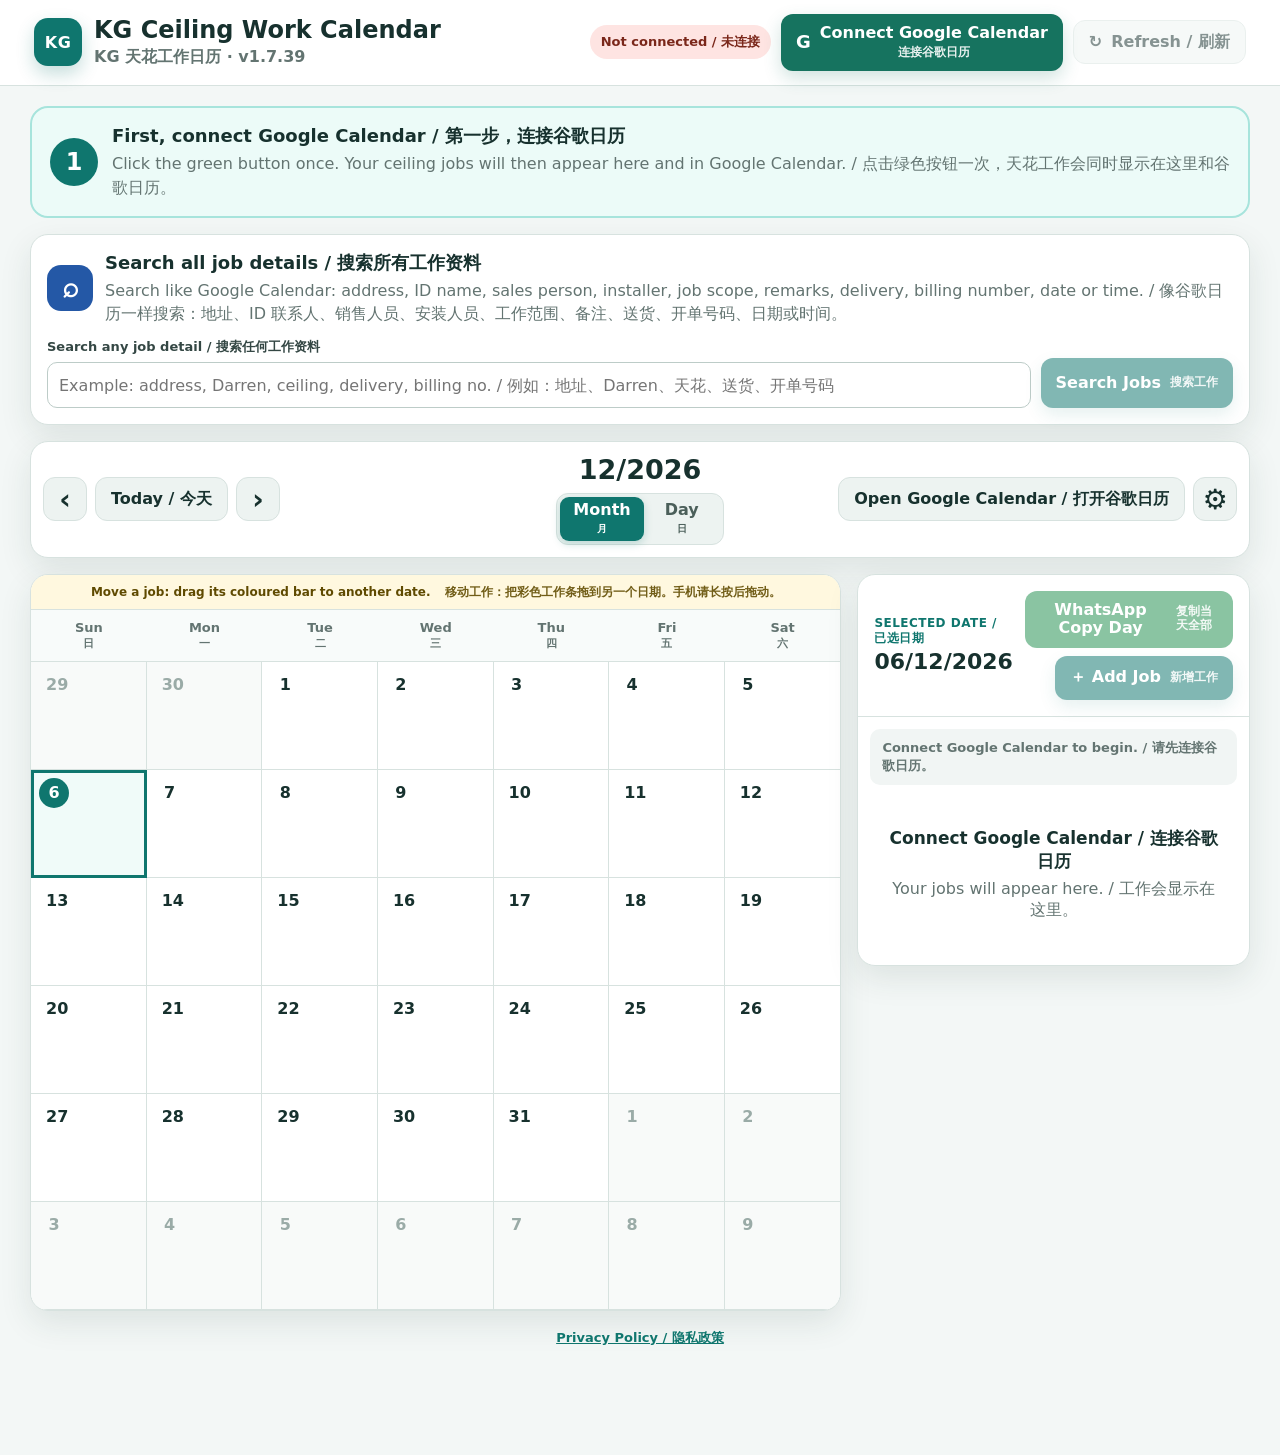
==== commit 63cd5c1a: "Add files via upload" ====
--- a/index.html
+++ b/index.html
@@ -9,7 +9,7 @@
   <link rel="manifest" href="manifest.webmanifest">
   <link rel="icon" href="icons/icon-192.png">
   <link rel="apple-touch-icon" href="icons/icon-192.png">
-  <link rel="stylesheet" href="styles.css?v=1.7.38">
+  <link rel="stylesheet" href="styles.css?v=1.7.39">
 </head>
 <body>
   <noscript>
@@ -21,7 +21,7 @@
       <div class="brandMark" aria-hidden="true">KG</div>
       <div>
         <h1>KG Ceiling Work Calendar</h1>
-        <p>KG 天花工作日历 · v1.7.38</p>
+        <p>KG 天花工作日历 · v1.7.39</p>
       </div>
     </div>
 
@@ -476,8 +476,8 @@
 
   <div id="toast" class="toast" role="status" aria-live="polite" hidden></div>
 
-  <script src="config.js?v=1.7.38"></script>
+  <script src="config.js?v=1.7.39"></script>
   <script src="https://accounts.google.com/gsi/client" async defer></script>
-  <script src="app.js?v=1.7.38" defer></script>
+  <script src="app.js?v=1.7.39" defer></script>
 </body>
 </html>
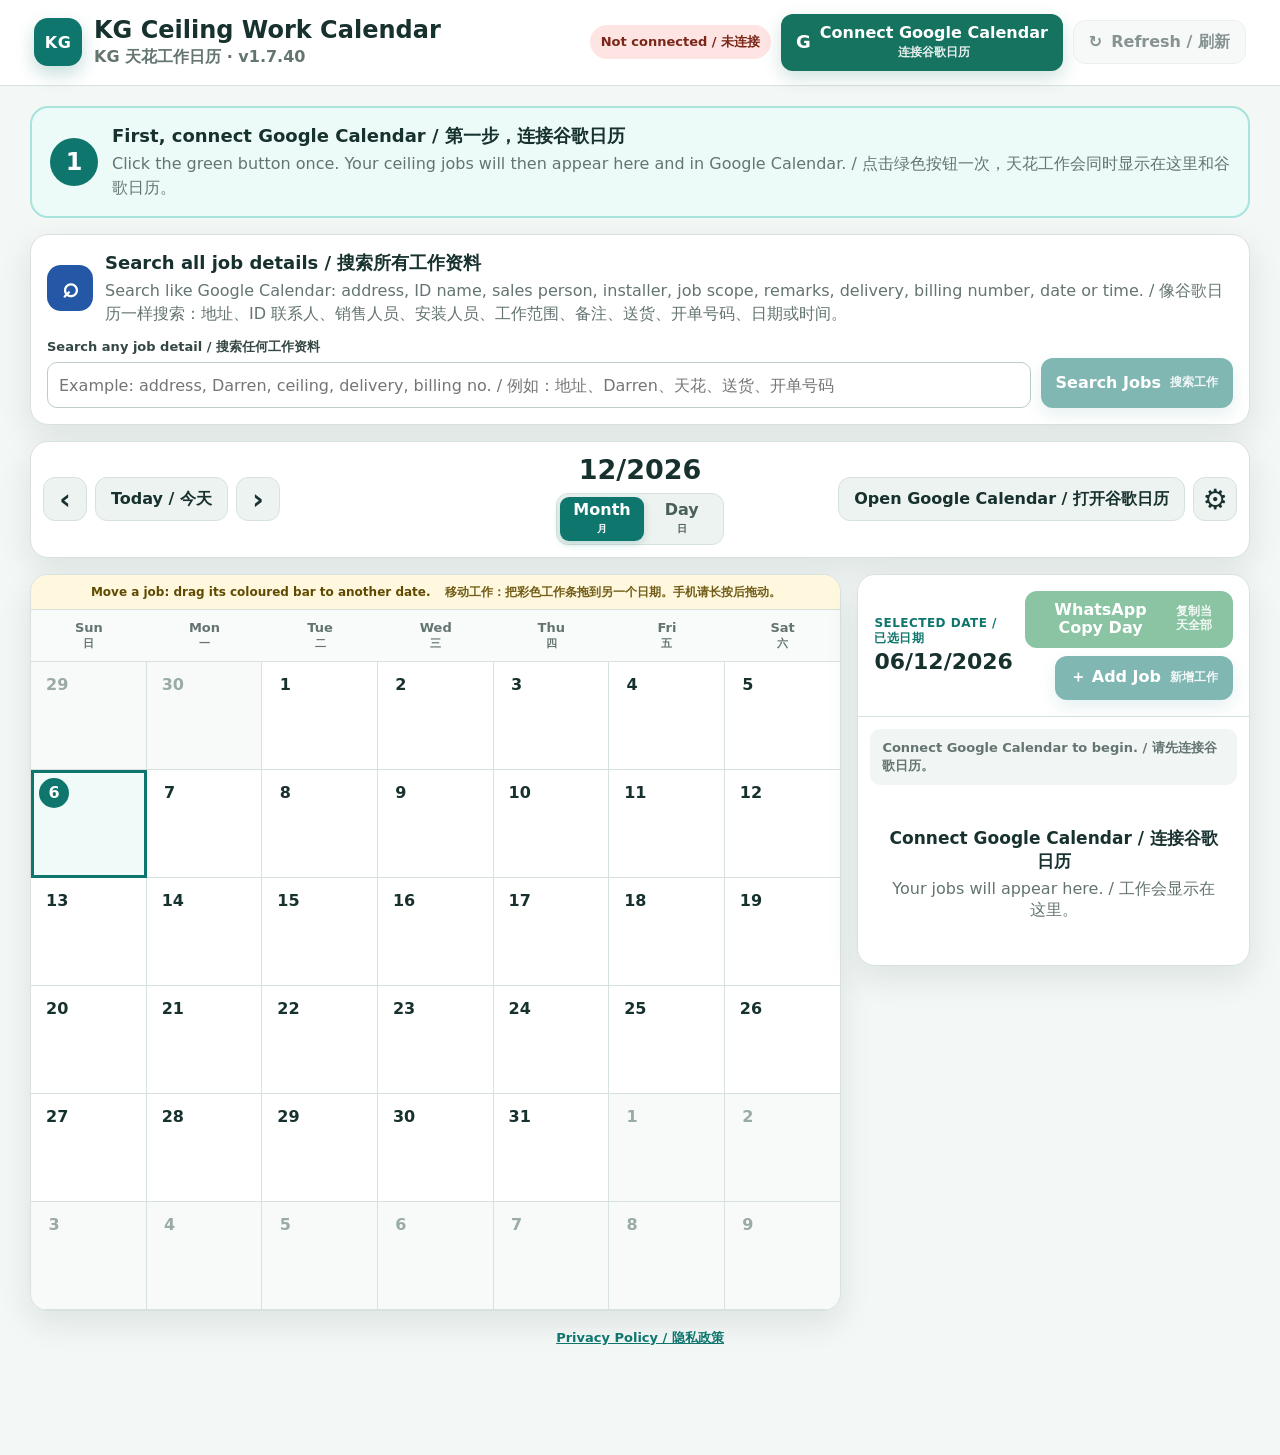
==== commit 578068eb: "Add files via upload" ====
--- a/index.html
+++ b/index.html
@@ -9,7 +9,7 @@
   <link rel="manifest" href="manifest.webmanifest">
   <link rel="icon" href="icons/icon-192.png">
   <link rel="apple-touch-icon" href="icons/icon-192.png">
-  <link rel="stylesheet" href="styles.css?v=1.7.39">
+  <link rel="stylesheet" href="styles.css?v=1.7.40">
 </head>
 <body>
   <noscript>
@@ -21,7 +21,7 @@
       <div class="brandMark" aria-hidden="true">KG</div>
       <div>
         <h1>KG Ceiling Work Calendar</h1>
-        <p>KG 天花工作日历 · v1.7.39</p>
+        <p>KG 天花工作日历 · v1.7.40</p>
       </div>
     </div>
 
@@ -476,8 +476,8 @@
 
   <div id="toast" class="toast" role="status" aria-live="polite" hidden></div>
 
-  <script src="config.js?v=1.7.39"></script>
+  <script src="config.js?v=1.7.40"></script>
   <script src="https://accounts.google.com/gsi/client" async defer></script>
-  <script src="app.js?v=1.7.39" defer></script>
+  <script src="app.js?v=1.7.40" defer></script>
 </body>
 </html>
--- a/styles.css
+++ b/styles.css
@@ -795,7 +795,7 @@
 }
 .dayCompactAddressLine {
   display: grid;
-  grid-template-columns: minmax(0, 1fr) auto minmax(175px, 235px);
+  grid-template-columns: minmax(0, 1fr) auto minmax(70px, 92px) minmax(175px, 235px);
   gap: 7px;
   min-width: 0;
   align-items: stretch;
@@ -845,6 +845,23 @@
   overflow-wrap: anywhere;
 }
 
+.dayCompactBillingBeside {
+  display: grid;
+  align-content: center;
+  min-width: 0;
+  padding: 7px 9px;
+  border: 1px solid #d7e3e0;
+  border-radius: 9px;
+  background: #f9fbfa;
+}
+.dayCompactBillingBeside strong {
+  color: #183d36;
+  font-size: 12px;
+  line-height: 1.15;
+  white-space: normal;
+  overflow-wrap: anywhere;
+}
+
 /* Never hide or ellipsize the address in Day view. */
 .dayCompactAddress {
   white-space: normal;
@@ -1198,7 +1215,7 @@
     line-height: 1;
   }
   body.dayFitMode .dayCompactAddressLine {
-    grid-template-columns: minmax(78px, 96px) minmax(0, 1fr) auto;
+    grid-template-columns: minmax(78px, 96px) minmax(0, 1fr) minmax(68px, 82px) auto;
     gap: 4px;
   }
   body.dayFitMode .dayCompactIdBeside {
@@ -1212,12 +1229,19 @@
     font-size: 9px;
     line-height: 1.05;
   }
+  body.dayFitMode .dayCompactBillingBeside {
+    padding: 2px 4px;
+  }
+  body.dayFitMode .dayCompactBillingBeside strong {
+    font-size: 9px;
+    line-height: 1.05;
+  }
 
   body.dayFitDense .dayCompactJobRow {
     grid-template-columns: minmax(70px, 82px) minmax(0, 1fr);
   }
   body.dayFitDense .dayCompactAddressLine {
-    grid-template-columns: minmax(70px, 86px) minmax(0, 1fr) auto;
+    grid-template-columns: minmax(70px, 86px) minmax(0, 1fr) minmax(62px, 74px) auto;
     gap: 3px;
   }
 
@@ -1225,7 +1249,7 @@
     grid-template-columns: minmax(64px, 76px) minmax(0, 1fr);
   }
   body.dayFitUltra .dayCompactAddressLine {
-    grid-template-columns: minmax(64px, 78px) minmax(0, 1fr) auto;
+    grid-template-columns: minmax(64px, 78px) minmax(0, 1fr) minmax(58px, 68px) auto;
     gap: 2px;
   }
 }
@@ -1259,7 +1283,7 @@
   }
   body.dayFitMode .dayCompactAddressLine {
     width: min(100%, 620px);
-    grid-template-columns: minmax(70px, 82px) minmax(0, 1fr) 92px;
+    grid-template-columns: minmax(70px, 82px) minmax(0, 1fr) 72px 92px;
     justify-content: start;
     gap: 4px;
   }
@@ -1269,6 +1293,14 @@
   body.dayFitMode .dayCompactIdBeside strong {
     font-size: 9px;
     line-height: 1.05;
+  }
+  body.dayFitMode .dayCompactBillingBeside {
+    padding: 2px 4px;
+  }
+  body.dayFitMode .dayCompactBillingBeside strong {
+    font-size: 8.5px;
+    line-height: 1.05;
+    overflow-wrap: anywhere;
   }
   body.dayFitMode .dayCompactAddress {
     width: 100%;
@@ -1294,7 +1326,7 @@
     max-width: 560px;
   }
   body.dayFitDense .dayCompactAddressLine {
-    grid-template-columns: minmax(62px, 72px) minmax(0, 1fr) 82px;
+    grid-template-columns: minmax(62px, 72px) minmax(0, 1fr) 66px 82px;
   }
   body.dayFitDense .dayCompactWhatsAppBtn {
     width: 82px;
@@ -1312,7 +1344,7 @@
     max-width: 510px;
   }
   body.dayFitUltra .dayCompactAddressLine {
-    grid-template-columns: minmax(56px, 66px) minmax(0, 1fr) 76px;
+    grid-template-columns: minmax(56px, 66px) minmax(0, 1fr) 60px 76px;
     gap: 2px;
   }
   body.dayFitUltra .dayCompactWhatsAppBtn {
@@ -1361,12 +1393,13 @@
   }
   .dayCompactAddressLine {
     display: grid;
-    grid-template-columns: minmax(52px, 62px) minmax(0, 1fr) 68px;
+    grid-template-columns: minmax(52px, 62px) minmax(0, 1fr) 48px 68px;
     gap: 3px;
     align-items: stretch;
   }
   .dayCompactIdBeside,
   .dayCompactAddress,
+  .dayCompactBillingBeside,
   .dayCompactWhatsAppBtn {
     order: initial;
     min-width: 0;
@@ -1377,6 +1410,15 @@
   }
   .dayCompactIdBeside strong {
     font-size: 7.5px;
+    line-height: 1.05;
+    overflow-wrap: anywhere;
+  }
+  .dayCompactBillingBeside {
+    padding: 2px 3px;
+    border-radius: 5px;
+  }
+  .dayCompactBillingBeside strong {
+    font-size: 7px;
     line-height: 1.05;
     overflow-wrap: anywhere;
   }
@@ -1615,8 +1657,21 @@
   body.dayFitMode .dayCompactAddressLine,
   body.dayFitDense .dayCompactAddressLine,
   body.dayFitUltra .dayCompactAddressLine {
-    grid-template-columns: minmax(50px, 66px) minmax(0, 1fr) 72px !important;
+    grid-template-columns: minmax(50px, 66px) minmax(0, 1fr) 54px 72px !important;
     gap: 3px;
+  }
+  body.dayFitMode .dayCompactBillingBeside,
+  body.dayFitDense .dayCompactBillingBeside,
+  body.dayFitUltra .dayCompactBillingBeside {
+    min-width: 0;
+    padding: 2px 3px;
+    border-radius: 5px;
+  }
+  body.dayFitMode .dayCompactBillingBeside strong,
+  body.dayFitDense .dayCompactBillingBeside strong,
+  body.dayFitUltra .dayCompactBillingBeside strong {
+    font-size: 7.5px;
+    line-height: 1.05;
   }
   body.dayFitMode .dayCompactWhatsAppBtn,
   body.dayFitDense .dayCompactWhatsAppBtn,
@@ -1714,3 +1769,7 @@
     background: #f2c94c !important;
   }
 }
+
+
+/* v1.7.40 — Day View billing column.
+   Existing Billing number / 开单号码 is shown after Address. Month View and sorting are unchanged. */
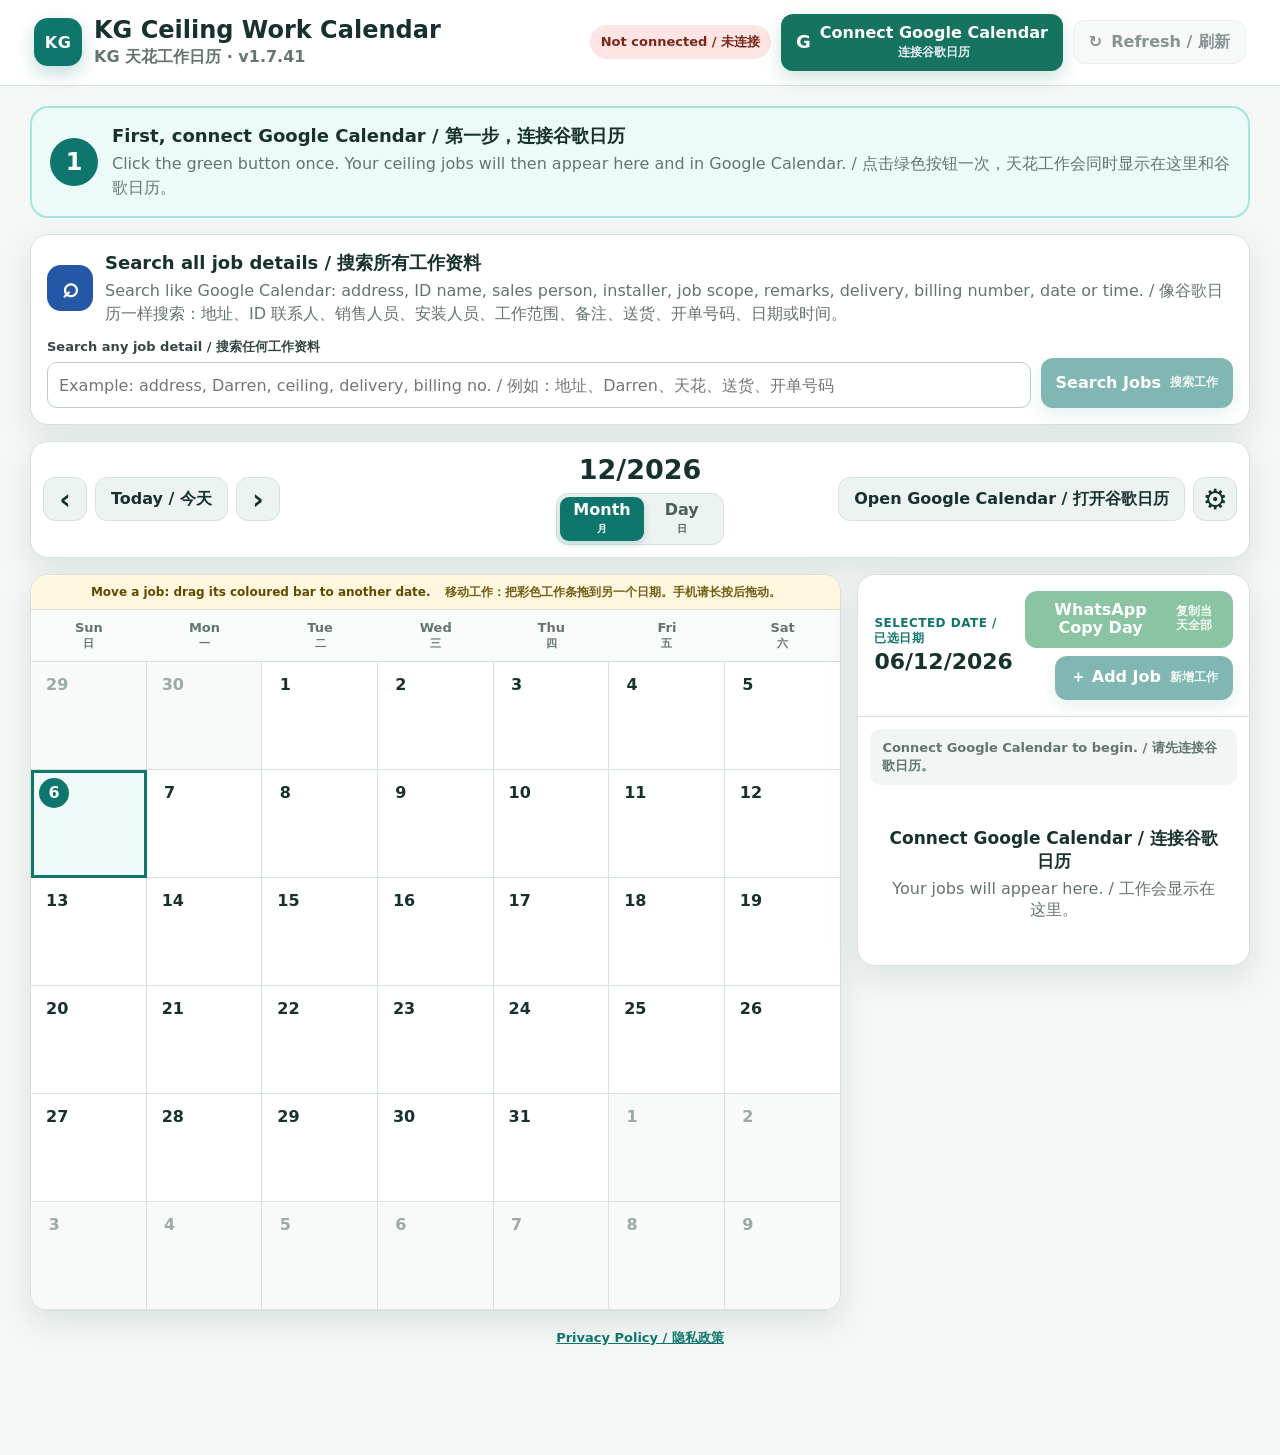
==== commit 94619774: "Add files via upload" ====
--- a/index.html
+++ b/index.html
@@ -9,7 +9,7 @@
   <link rel="manifest" href="manifest.webmanifest">
   <link rel="icon" href="icons/icon-192.png">
   <link rel="apple-touch-icon" href="icons/icon-192.png">
-  <link rel="stylesheet" href="styles.css?v=1.7.40">
+  <link rel="stylesheet" href="styles.css?v=1.7.41">
 </head>
 <body>
   <noscript>
@@ -21,7 +21,7 @@
       <div class="brandMark" aria-hidden="true">KG</div>
       <div>
         <h1>KG Ceiling Work Calendar</h1>
-        <p>KG 天花工作日历 · v1.7.40</p>
+        <p>KG 天花工作日历 · v1.7.41</p>
       </div>
     </div>
 
@@ -476,8 +476,8 @@
 
   <div id="toast" class="toast" role="status" aria-live="polite" hidden></div>
 
-  <script src="config.js?v=1.7.40"></script>
+  <script src="config.js?v=1.7.41"></script>
   <script src="https://accounts.google.com/gsi/client" async defer></script>
-  <script src="app.js?v=1.7.40" defer></script>
+  <script src="app.js?v=1.7.41" defer></script>
 </body>
 </html>
--- a/styles.css
+++ b/styles.css
@@ -1773,3 +1773,32 @@
 
 /* v1.7.40 — Day View billing column.
    Existing Billing number / 开单号码 is shown after Address. Month View and sorting are unchanged. */
+
+
+/* v1.7.41 — editable Billing number directly in Day View. */
+.dayBillingInput {
+  width: 100%;
+  min-width: 0;
+  box-sizing: border-box;
+  border: 0;
+  outline: 0;
+  background: transparent;
+  color: #183d36;
+  font: inherit;
+  font-weight: 800;
+  line-height: 1.15;
+  padding: 0;
+}
+.dayBillingInput::placeholder { color: #7b8e89; opacity: 1; }
+.dayBillingInput:focus {
+  background: #fff;
+  box-shadow: inset 0 0 0 2px rgba(8,116,67,.2);
+  border-radius: 4px;
+  padding: 1px 2px;
+}
+.dayBillingInput.saving { opacity: .6; }
+@media (min-width: 768px) {
+  body.dayFitMode .dayBillingInput { font-size: 8.5px; }
+  body.dayFitDense .dayBillingInput { font-size: 8px; }
+  body.dayFitUltra .dayBillingInput { font-size: 7.5px; }
+}
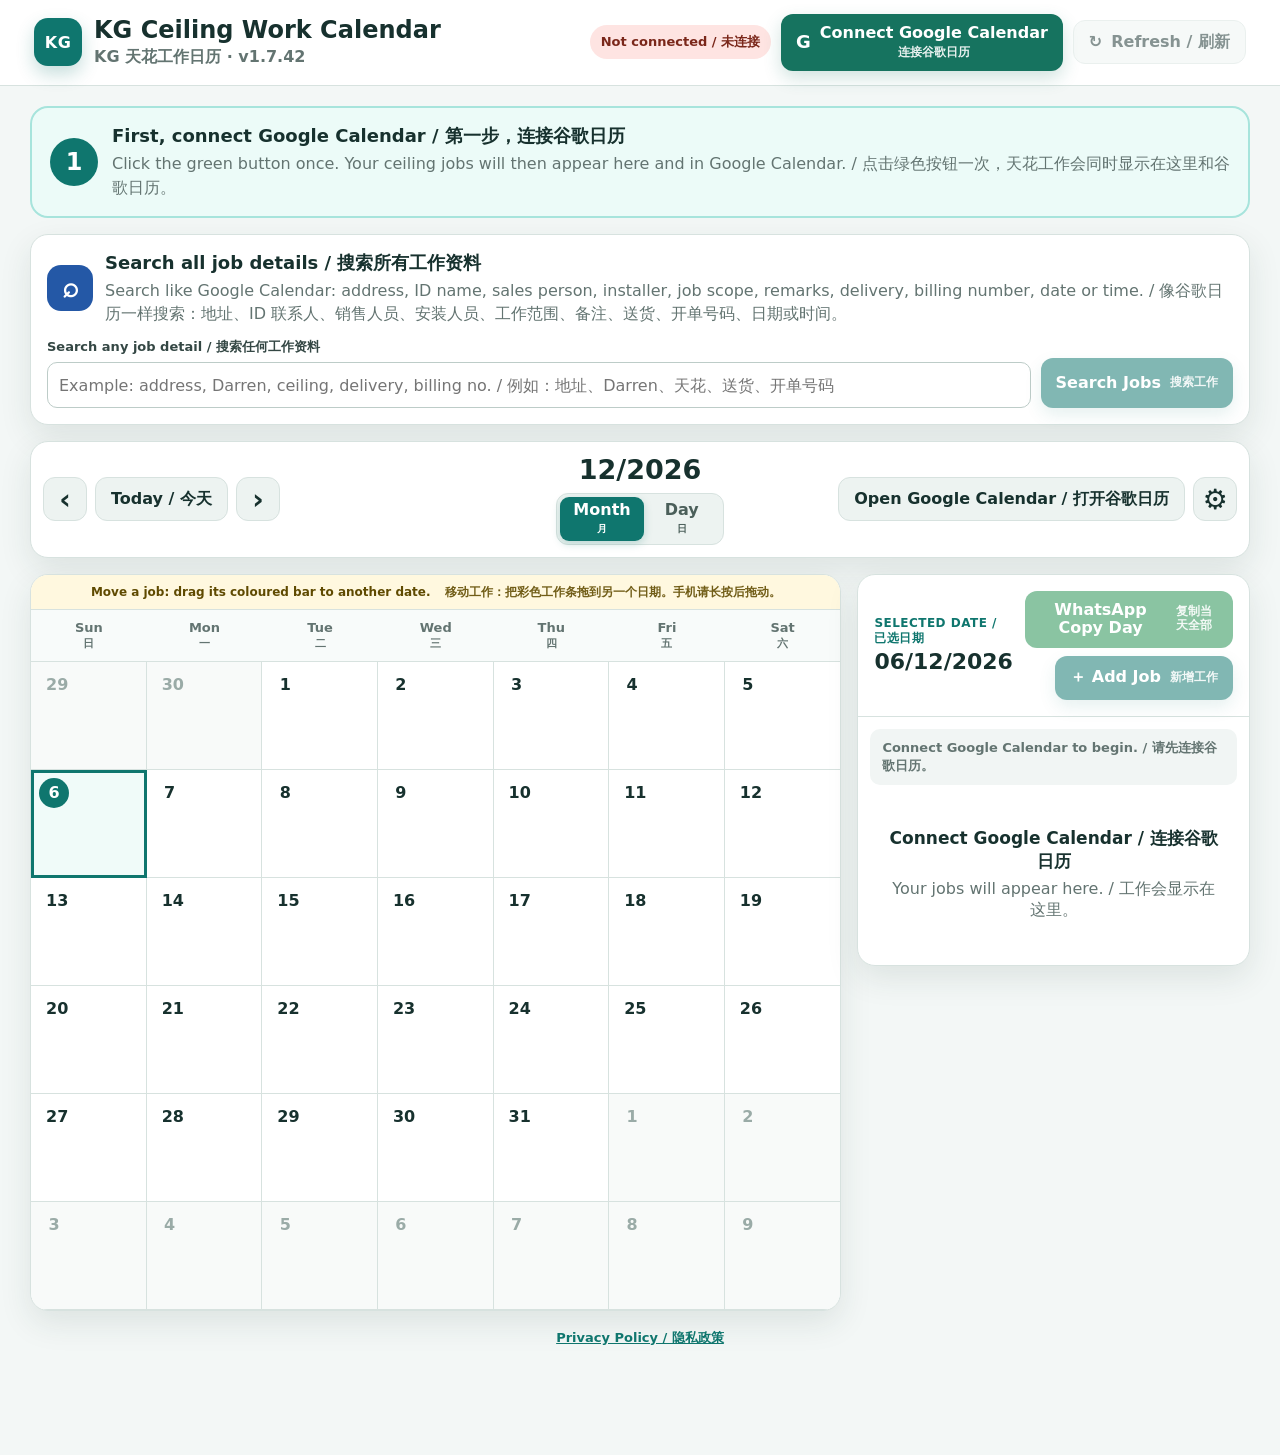
==== commit 766a6e64: "Add files via upload" ====
--- a/index.html
+++ b/index.html
@@ -9,7 +9,7 @@
   <link rel="manifest" href="manifest.webmanifest">
   <link rel="icon" href="icons/icon-192.png">
   <link rel="apple-touch-icon" href="icons/icon-192.png">
-  <link rel="stylesheet" href="styles.css?v=1.7.41">
+  <link rel="stylesheet" href="styles.css?v=1.7.42">
 </head>
 <body>
   <noscript>
@@ -21,7 +21,7 @@
       <div class="brandMark" aria-hidden="true">KG</div>
       <div>
         <h1>KG Ceiling Work Calendar</h1>
-        <p>KG 天花工作日历 · v1.7.41</p>
+        <p>KG 天花工作日历 · v1.7.42</p>
       </div>
     </div>
 
@@ -476,8 +476,8 @@
 
   <div id="toast" class="toast" role="status" aria-live="polite" hidden></div>
 
-  <script src="config.js?v=1.7.41"></script>
+  <script src="config.js?v=1.7.42"></script>
   <script src="https://accounts.google.com/gsi/client" async defer></script>
-  <script src="app.js?v=1.7.41" defer></script>
+  <script src="app.js?v=1.7.42" defer></script>
 </body>
 </html>
--- a/styles.css
+++ b/styles.css
@@ -1802,3 +1802,53 @@
   body.dayFitDense .dayBillingInput { font-size: 8px; }
   body.dayFitUltra .dayBillingInput { font-size: 7.5px; }
 }
+
+/* v1.7.42 — keep editable Day View billing field as compact as the small time field.
+   It must never widen the row; long billing numbers scroll inside the input. */
+@media (min-width: 768px) {
+  body.dayFitMode .dayCompactAddressLine,
+  body.dayFitDense .dayCompactAddressLine,
+  body.dayFitUltra .dayCompactAddressLine {
+    grid-template-columns: minmax(50px, 66px) minmax(0, 1fr) 46px 72px !important;
+  }
+  body.dayFitMode .dayCompactBillingBeside,
+  body.dayFitDense .dayCompactBillingBeside,
+  body.dayFitUltra .dayCompactBillingBeside {
+    width: 46px !important;
+    min-width: 46px !important;
+    max-width: 46px !important;
+    padding: 1px 2px !important;
+  }
+  body.dayFitMode .dayBillingInput,
+  body.dayFitDense .dayBillingInput,
+  body.dayFitUltra .dayBillingInput {
+    width: 100% !important;
+    min-width: 0 !important;
+    height: 18px;
+    padding: 1px 2px;
+    font-size: 7.5px !important;
+    white-space: nowrap;
+    overflow-x: auto;
+  }
+}
+
+@media (max-width: 767px) {
+  .dayCompactAddressLine {
+    grid-template-columns: minmax(46px, 58px) minmax(0, 1fr) 44px 64px !important;
+  }
+  .dayCompactBillingBeside {
+    width: 44px !important;
+    min-width: 44px !important;
+    max-width: 44px !important;
+    padding: 1px 2px !important;
+  }
+  .dayBillingInput {
+    width: 100% !important;
+    min-width: 0 !important;
+    height: 18px;
+    padding: 1px 2px;
+    font-size: 7px !important;
+    white-space: nowrap;
+    overflow-x: auto;
+  }
+}
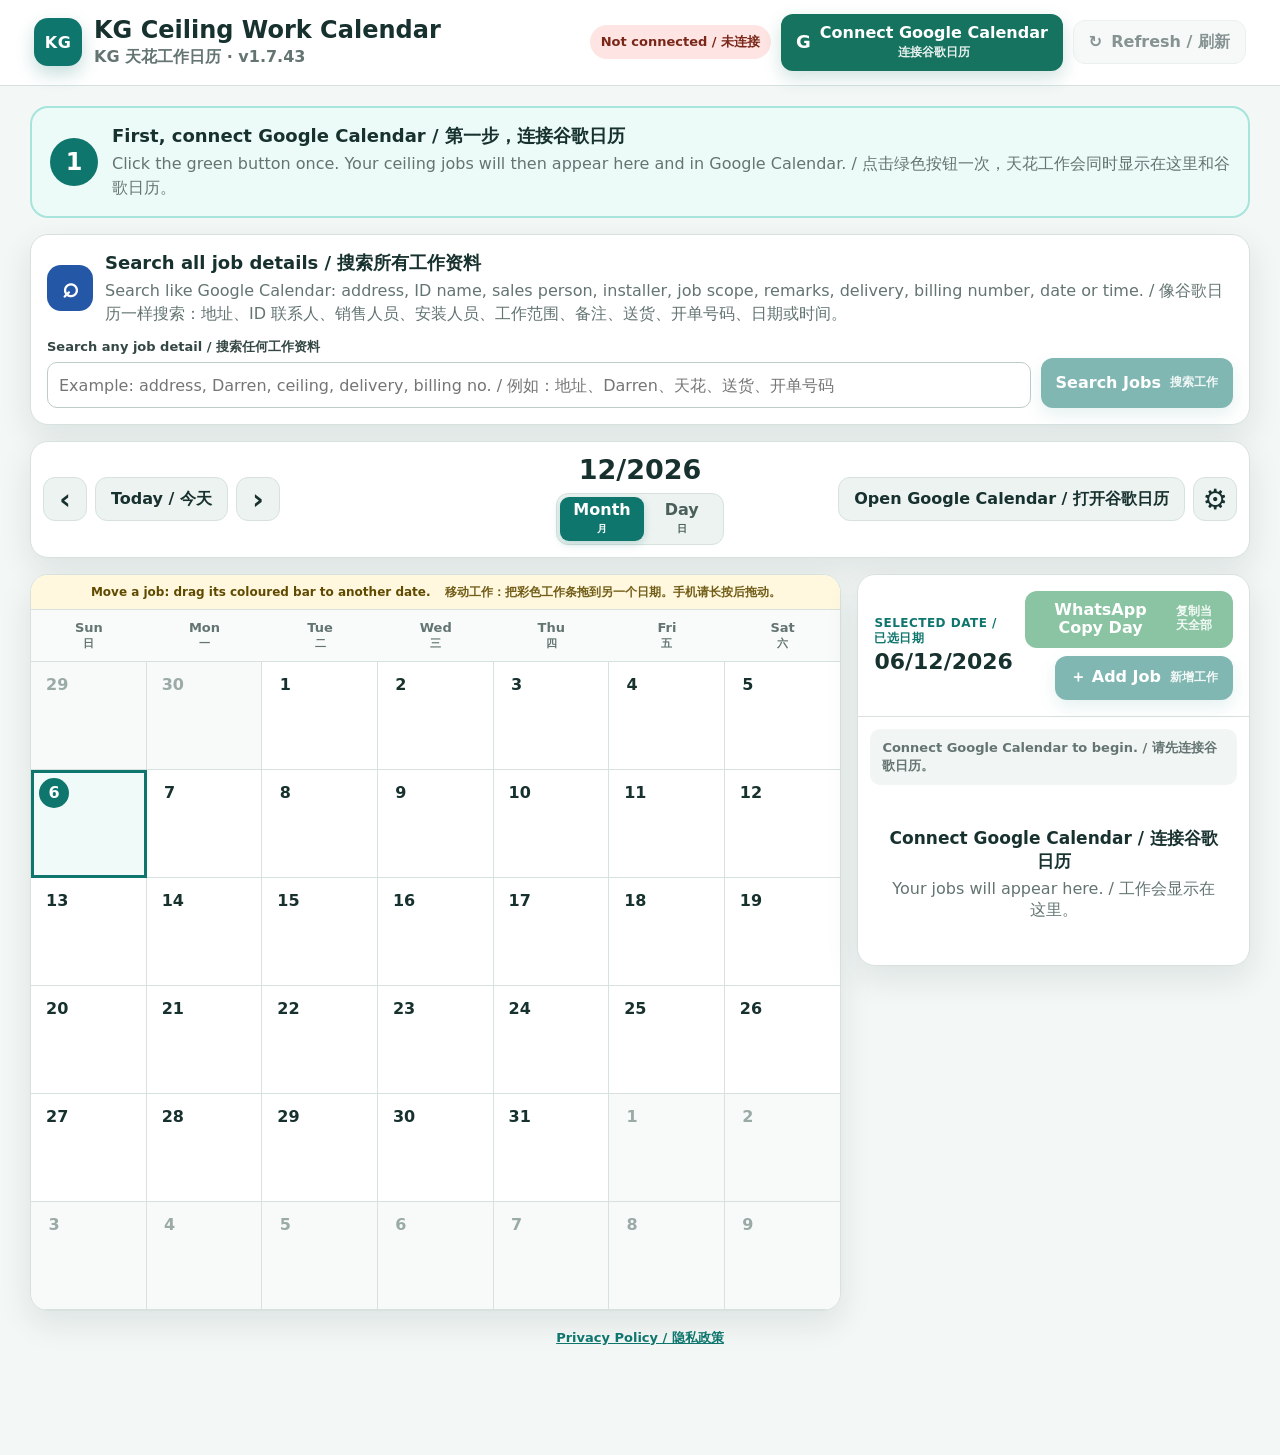
==== commit 3c181c3a: "Add files via upload" ====
--- a/index.html
+++ b/index.html
@@ -9,7 +9,7 @@
   <link rel="manifest" href="manifest.webmanifest">
   <link rel="icon" href="icons/icon-192.png">
   <link rel="apple-touch-icon" href="icons/icon-192.png">
-  <link rel="stylesheet" href="styles.css?v=1.7.42">
+  <link rel="stylesheet" href="styles.css?v=1.7.43">
 </head>
 <body>
   <noscript>
@@ -21,7 +21,7 @@
       <div class="brandMark" aria-hidden="true">KG</div>
       <div>
         <h1>KG Ceiling Work Calendar</h1>
-        <p>KG 天花工作日历 · v1.7.42</p>
+        <p>KG 天花工作日历 · v1.7.43</p>
       </div>
     </div>
 
@@ -476,8 +476,8 @@
 
   <div id="toast" class="toast" role="status" aria-live="polite" hidden></div>
 
-  <script src="config.js?v=1.7.42"></script>
+  <script src="config.js?v=1.7.43"></script>
   <script src="https://accounts.google.com/gsi/client" async defer></script>
-  <script src="app.js?v=1.7.42" defer></script>
+  <script src="app.js?v=1.7.43" defer></script>
 </body>
 </html>
--- a/styles.css
+++ b/styles.css
@@ -1803,30 +1803,34 @@
   body.dayFitUltra .dayBillingInput { font-size: 7.5px; }
 }
 
-/* v1.7.42 — keep editable Day View billing field as compact as the small time field.
-   It must never widen the row; long billing numbers scroll inside the input. */
+/* v1.7.43 — Billing column total width matches the compact Day View time/small field.
+   The complete box (border + padding + input) is fixed, so Billing never pushes
+   ID, Address or WhatsApp out of alignment. */
 @media (min-width: 768px) {
   body.dayFitMode .dayCompactAddressLine,
   body.dayFitDense .dayCompactAddressLine,
   body.dayFitUltra .dayCompactAddressLine {
-    grid-template-columns: minmax(50px, 66px) minmax(0, 1fr) 46px 72px !important;
+    grid-template-columns: minmax(50px, 66px) minmax(0, 1fr) 72px 72px !important;
   }
   body.dayFitMode .dayCompactBillingBeside,
   body.dayFitDense .dayCompactBillingBeside,
   body.dayFitUltra .dayCompactBillingBeside {
-    width: 46px !important;
-    min-width: 46px !important;
-    max-width: 46px !important;
-    padding: 1px 2px !important;
+    box-sizing: border-box !important;
+    width: 72px !important;
+    min-width: 72px !important;
+    max-width: 72px !important;
+    padding: 1px 3px !important;
   }
   body.dayFitMode .dayBillingInput,
   body.dayFitDense .dayBillingInput,
   body.dayFitUltra .dayBillingInput {
+    box-sizing: border-box !important;
     width: 100% !important;
     min-width: 0 !important;
-    height: 18px;
+    max-width: 100% !important;
+    height: 20px;
     padding: 1px 2px;
-    font-size: 7.5px !important;
+    font-size: 8px !important;
     white-space: nowrap;
     overflow-x: auto;
   }
@@ -1834,17 +1838,20 @@
 
 @media (max-width: 767px) {
   .dayCompactAddressLine {
-    grid-template-columns: minmax(46px, 58px) minmax(0, 1fr) 44px 64px !important;
+    grid-template-columns: minmax(46px, 58px) minmax(0, 1fr) 58px 64px !important;
   }
   .dayCompactBillingBeside {
-    width: 44px !important;
-    min-width: 44px !important;
-    max-width: 44px !important;
+    box-sizing: border-box !important;
+    width: 58px !important;
+    min-width: 58px !important;
+    max-width: 58px !important;
     padding: 1px 2px !important;
   }
   .dayBillingInput {
+    box-sizing: border-box !important;
     width: 100% !important;
     min-width: 0 !important;
+    max-width: 100% !important;
     height: 18px;
     padding: 1px 2px;
     font-size: 7px !important;
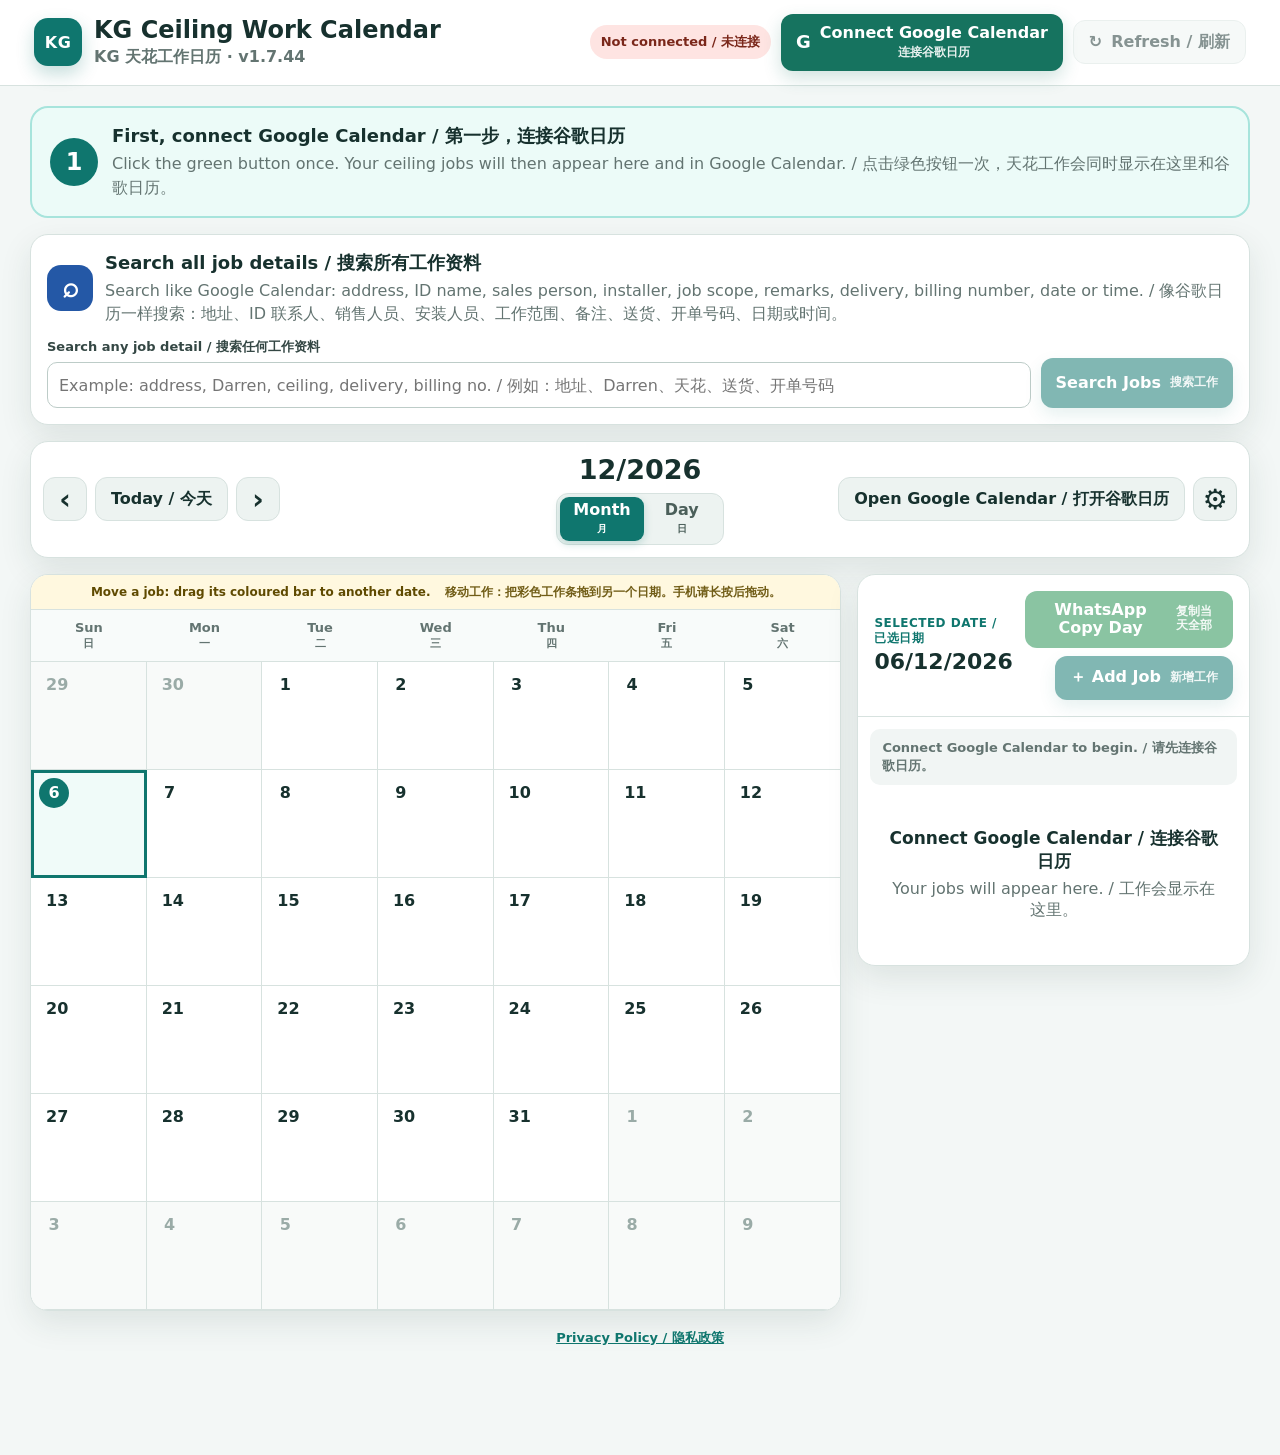
==== commit 8e8a56c9: "Add files via upload" ====
--- a/index.html
+++ b/index.html
@@ -9,7 +9,7 @@
   <link rel="manifest" href="manifest.webmanifest">
   <link rel="icon" href="icons/icon-192.png">
   <link rel="apple-touch-icon" href="icons/icon-192.png">
-  <link rel="stylesheet" href="styles.css?v=1.7.43">
+  <link rel="stylesheet" href="styles.css?v=1.7.44">
 </head>
 <body>
   <noscript>
@@ -21,7 +21,7 @@
       <div class="brandMark" aria-hidden="true">KG</div>
       <div>
         <h1>KG Ceiling Work Calendar</h1>
-        <p>KG 天花工作日历 · v1.7.43</p>
+        <p>KG 天花工作日历 · v1.7.44</p>
       </div>
     </div>
 
@@ -476,8 +476,8 @@
 
   <div id="toast" class="toast" role="status" aria-live="polite" hidden></div>
 
-  <script src="config.js?v=1.7.43"></script>
+  <script src="config.js?v=1.7.44"></script>
   <script src="https://accounts.google.com/gsi/client" async defer></script>
-  <script src="app.js?v=1.7.43" defer></script>
+  <script src="app.js?v=1.7.44" defer></script>
 </body>
 </html>
--- a/styles.css
+++ b/styles.css
@@ -1803,9 +1803,9 @@
   body.dayFitUltra .dayBillingInput { font-size: 7.5px; }
 }
 
-/* v1.7.43 — Billing column total width matches the compact Day View time/small field.
-   The complete box (border + padding + input) is fixed, so Billing never pushes
-   ID, Address or WhatsApp out of alignment. */
+/* v1.7.44 — Billing box matches the compact Day View time field in BOTH
+   total width and total height. The outside Billing cell (border + padding +
+   input) is fixed, so it does not change the row layout. */
 @media (min-width: 768px) {
   body.dayFitMode .dayCompactAddressLine,
   body.dayFitDense .dayCompactAddressLine,
@@ -1819,7 +1819,14 @@
     width: 72px !important;
     min-width: 72px !important;
     max-width: 72px !important;
+    height: 22px !important;
+    min-height: 22px !important;
+    max-height: 22px !important;
     padding: 1px 3px !important;
+    align-self: center !important;
+    display: flex !important;
+    align-items: center !important;
+    overflow: hidden !important;
   }
   body.dayFitMode .dayBillingInput,
   body.dayFitDense .dayBillingInput,
@@ -1828,9 +1835,14 @@
     width: 100% !important;
     min-width: 0 !important;
     max-width: 100% !important;
-    height: 20px;
-    padding: 1px 2px;
+    height: 18px !important;
+    min-height: 18px !important;
+    max-height: 18px !important;
+    padding: 0 2px !important;
+    margin: 0 !important;
+    border: 0 !important;
     font-size: 8px !important;
+    line-height: 18px !important;
     white-space: nowrap;
     overflow-x: auto;
   }
@@ -1845,16 +1857,28 @@
     width: 58px !important;
     min-width: 58px !important;
     max-width: 58px !important;
+    height: 20px !important;
+    min-height: 20px !important;
+    max-height: 20px !important;
     padding: 1px 2px !important;
+    align-self: center !important;
+    display: flex !important;
+    align-items: center !important;
+    overflow: hidden !important;
   }
   .dayBillingInput {
     box-sizing: border-box !important;
     width: 100% !important;
     min-width: 0 !important;
     max-width: 100% !important;
-    height: 18px;
-    padding: 1px 2px;
+    height: 16px !important;
+    min-height: 16px !important;
+    max-height: 16px !important;
+    padding: 0 2px !important;
+    margin: 0 !important;
+    border: 0 !important;
     font-size: 7px !important;
+    line-height: 16px !important;
     white-space: nowrap;
     overflow-x: auto;
   }
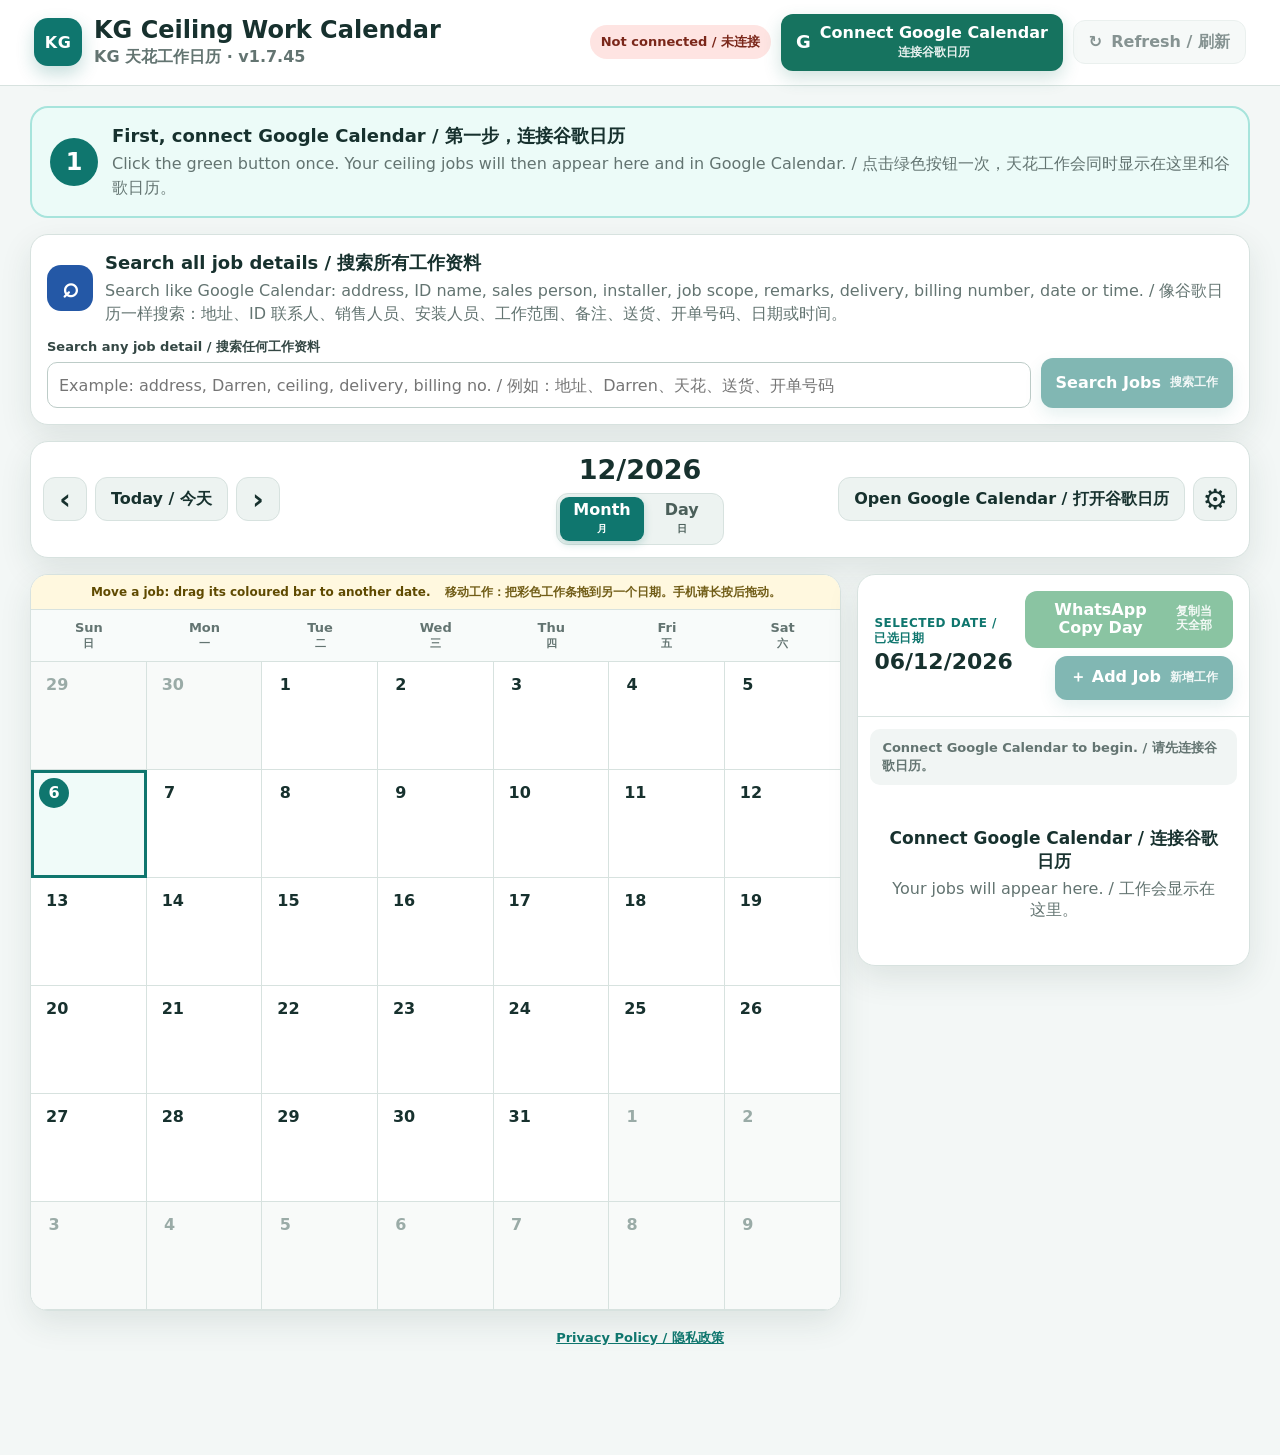
==== commit cce234a2: "Add files via upload" ====
--- a/index.html
+++ b/index.html
@@ -9,7 +9,7 @@
   <link rel="manifest" href="manifest.webmanifest">
   <link rel="icon" href="icons/icon-192.png">
   <link rel="apple-touch-icon" href="icons/icon-192.png">
-  <link rel="stylesheet" href="styles.css?v=1.7.44">
+  <link rel="stylesheet" href="styles.css?v=1.7.45">
 </head>
 <body>
   <noscript>
@@ -21,7 +21,7 @@
       <div class="brandMark" aria-hidden="true">KG</div>
       <div>
         <h1>KG Ceiling Work Calendar</h1>
-        <p>KG 天花工作日历 · v1.7.44</p>
+        <p>KG 天花工作日历 · v1.7.45</p>
       </div>
     </div>
 
@@ -348,7 +348,10 @@
         </div>
 
         <footer class="modalFoot">
-          <button id="deleteJobBtn" class="btn btnDanger" type="button" hidden>Delete / 删除</button>
+          <div class="modalFootLeft">
+            <button id="deleteJobBtn" class="btn btnDanger" type="button" hidden>Delete / 删除</button>
+            <button id="copyJobBtn" class="btn btnSecondary" type="button" hidden>Copy Job / 复制工作</button>
+          </div>
           <div class="modalFootRight">
             <button id="cancelBtn" class="btn btnSecondary" type="button">Cancel / 取消</button>
             <button id="saveJobBtn" class="btn btnPrimary btnSave" type="submit">
@@ -476,8 +479,8 @@
 
   <div id="toast" class="toast" role="status" aria-live="polite" hidden></div>
 
-  <script src="config.js?v=1.7.44"></script>
+  <script src="config.js?v=1.7.45"></script>
   <script src="https://accounts.google.com/gsi/client" async defer></script>
-  <script src="app.js?v=1.7.44" defer></script>
+  <script src="app.js?v=1.7.45" defer></script>
 </body>
 </html>
--- a/styles.css
+++ b/styles.css
@@ -213,6 +213,7 @@
 .modalForm { min-height: 0; display: flex; flex: 1 1 auto; flex-direction: column; }
 .modalBody { flex: 1 1 auto; min-height: 0; overflow-y: auto; overscroll-behavior: contain; padding: 16px; background: #f8fbfa; }
 .modalFoot { flex: 0 0 auto; display: flex; align-items: center; justify-content: space-between; gap: 12px; padding: 12px 16px calc(12px + var(--safe-bottom)); border-top: 1px solid var(--border); background: #fff; box-shadow: 0 -8px 22px rgba(27, 57, 52, .08); }
+.modalFootLeft { display: flex; align-items: center; gap: 9px; }
 .modalFootRight { display: flex; justify-content: flex-end; gap: 9px; }
 .btnSave { min-width: 230px; }
 
@@ -406,6 +407,8 @@
   .amendChoiceRow { grid-template-columns: 1fr; }
   .colourPicker { grid-template-columns: repeat(2, minmax(0, 1fr)); }
   .modalFoot { align-items: stretch; padding: 9px 10px calc(9px + var(--safe-bottom)); }
+  .modalFootLeft { display: flex; gap: 7px; }
+  .modalFootLeft .btn { padding-inline: 10px; }
   .modalFootRight { flex: 1; }
   .modalFootRight .btn { flex: 1; padding-inline: 10px; }
   .btnSave { min-width: 0; }
